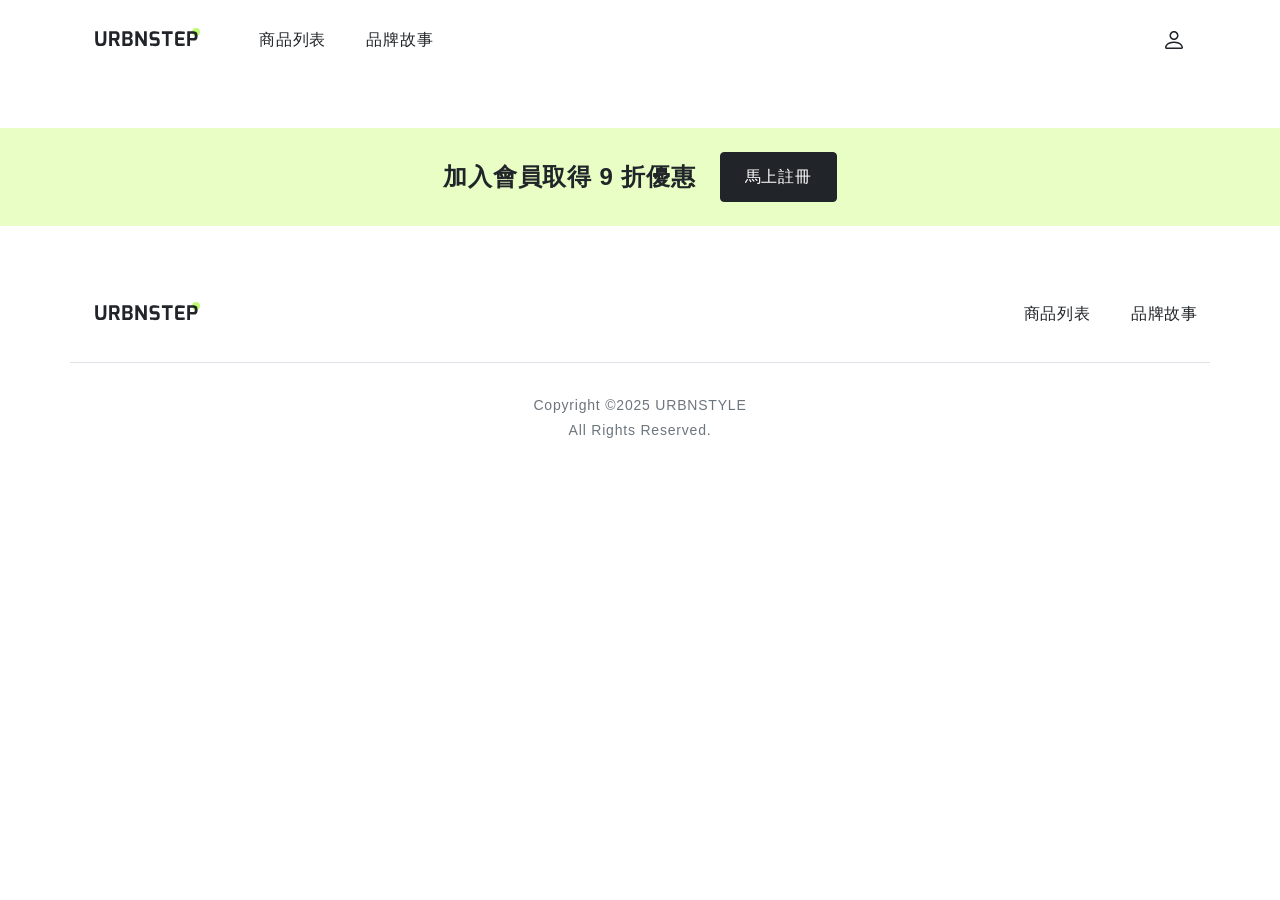
==== brand.html @ ae665799 "feat:新增 brand 分支、brand.html" ====
<!doctype html>
<html lang="en">
  <head>
    <meta charset="UTF-8" />
    <meta name="viewport" content="width=device-width, initial-scale=1.0" />
    <title>Document</title>
    <link rel="stylesheet" href="./css/style/all.css" />
  </head>
  <body>
    <!-- header -->
    <header>
      <!-- 電腦版 -->
      <nav class="container py-sm-4 py-3">
        <ul
          class="list-unstyled d-flex justify-content-between align-items-center"
        >
          <li>
            <ul class="list-unstyled d-flex align-items-center">
              <li class="me-8">
                <img src="./img/svg/logo/logo.svg" alt="品牌標誌" />
              </li>
              <li class="me-7 d-none d-sm-flex">
                <a class="py-3 fs-6 text-neutral-900 fw-medium" href="#"
                  >商品列表</a
                >
              </li>
              <li class="me-7 d-none d-sm-flex">
                <a class="py-3 fs-6 text-neutral-900 fw-medium" href="#"
                  >品牌故事</a
                >
              </li>
            </ul>
          </li>
          <li>
            <a class="p-3" href="#">
              <img src="./img/svg/icon/person.svg" alt="會員登入標誌" />
            </a>
          </li>
        </ul>
      </nav>
      <!-- 手機版 -->
      <nav class="d-sm-none">
        <ul class="list-unstyled d-flex text-center">
          <li class="flex-grow-1">
            <a class="py-3 btn-primary-200 active-1" href="">商品列表</a>
          </li>
          <li class="flex-grow-1">
            <a class="py-3 btn-primary-200" href="">品牌故事</a>
          </li>
        </ul>
      </nav>
    </header>
    <!-- main -->
    <main></main>
    <!-- footer -->
    <footer class="">
      <!-- 優惠 -->
      <section class="pt-sm-8 pt-5">
        <div
          class="py-5 bg-primary-200 d-flex gap-5 justify-content-center align-items-center"
        >
          <h2 class="fs-sm-4 fs-5 text-neutral-900 fw-bold lh-1p2">
            加入會員取得 9 折優惠
          </h2>
          <a class="btn btn-large btn-neutral-filled" href=""> 馬上註冊 </a>
        </div>
      </section>
      <section class="py-sm-10 py-6 px-3">
        <!-- 選單 -->
        <nav class="lisy-unstyled container pb-5 border-bottom">
          <ul
            class="list-unstyled d-flex justify-content-sm-between align-items-sm-center flex-sm-row flex-column"
          >
            <li class="me-8">
              <img src="./img/svg/logo/logo.svg" alt="品牌標誌" />
            </li>
            <li
              class="d-flex justify-content-sm-center align-items-sm-center flex-sm-row flex-column"
            >
              <a
                class="me-7 py-3 ps-sm-0 ps-3 fs-6 text-neutral-900 fw-medium"
                href="#"
                >商品列表</a
              >
              <a
                class="py-3 fs-6 ps-sm-0 ps-3 text-neutral-900 fw-medium"
                href="#"
                >品牌故事</a
              >
            </li>
          </ul>
        </nav>
        <!-- copyright -->
        <div class="pt-6 text-center">
          <div class="mb-1">
            <p class="fs-7 text-neutral-600 fw-normal">
              Copyright ©2025 URBNSTYLE
            </p>
          </div>
          <p class="fs-7 text-neutral-600 fw-normal">All Rights Reserved.</p>
        </div>
      </section>
    </footer>
  </body>
</html>
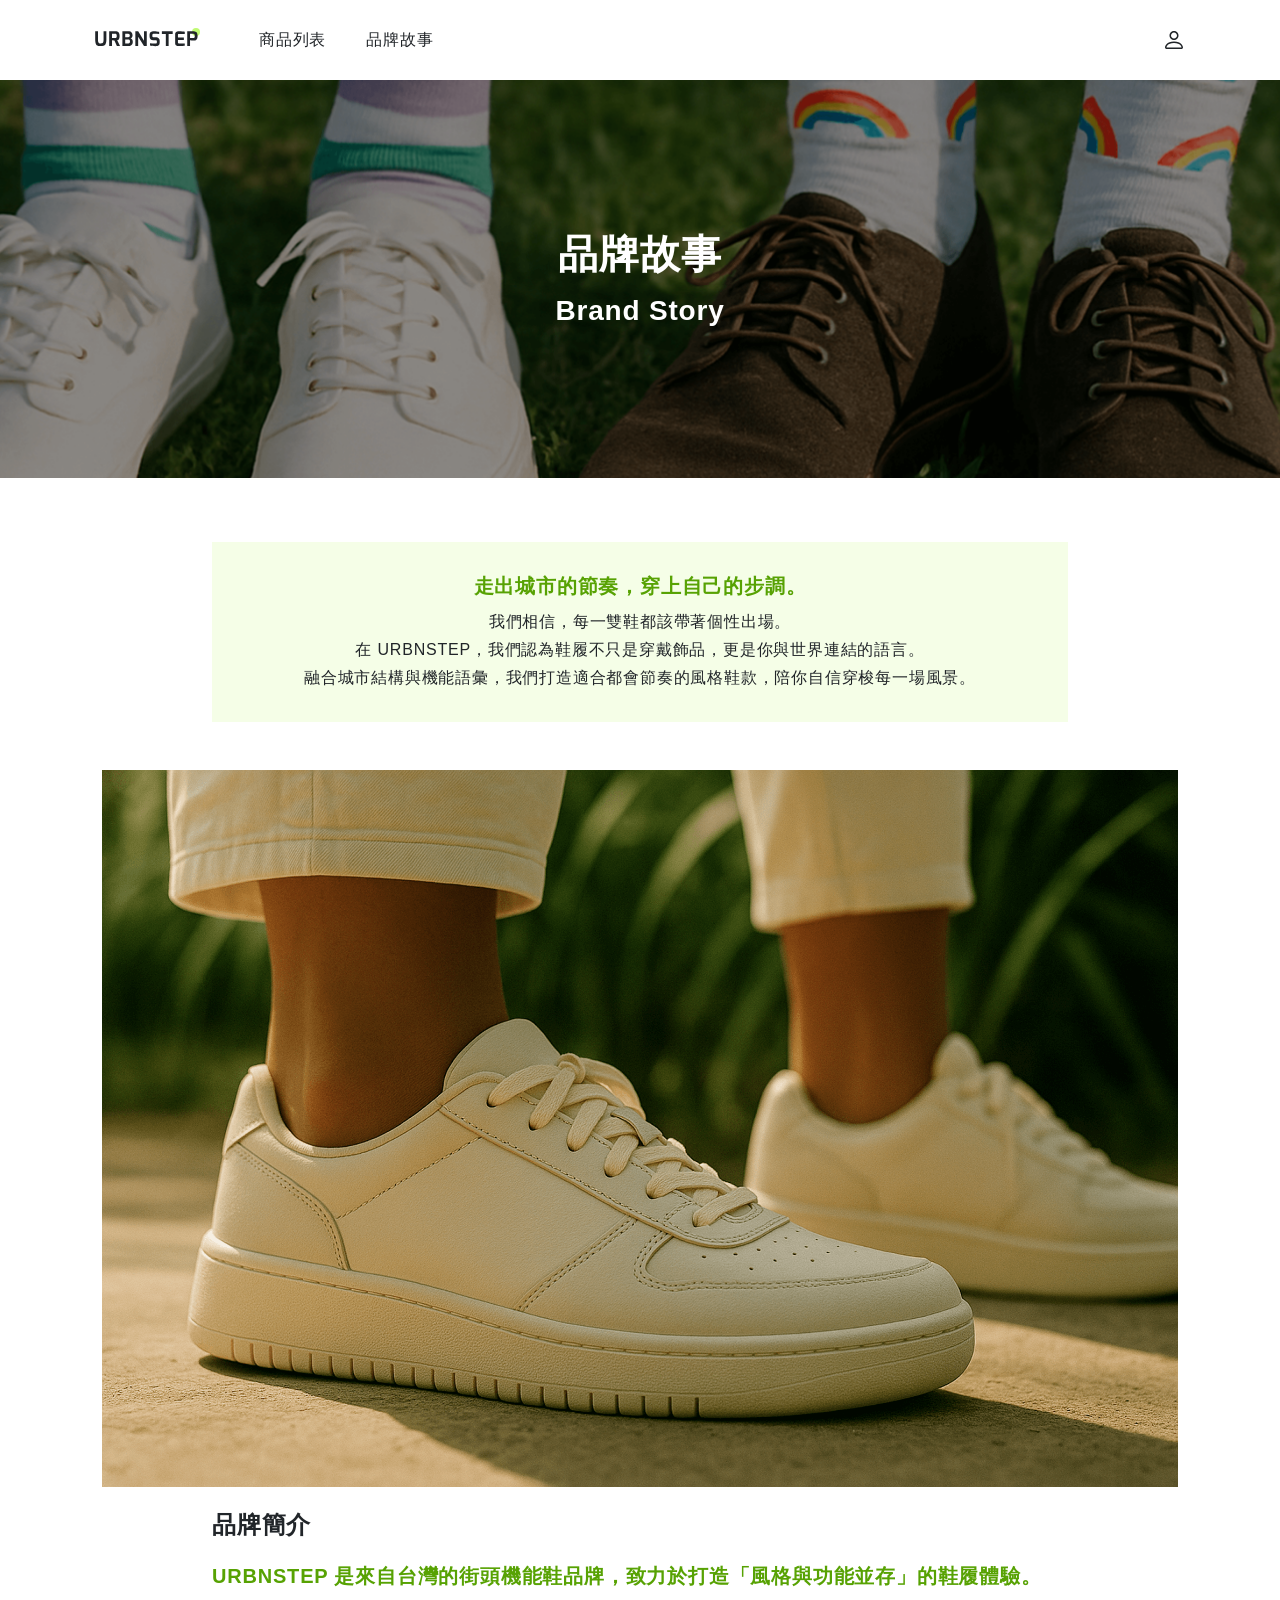
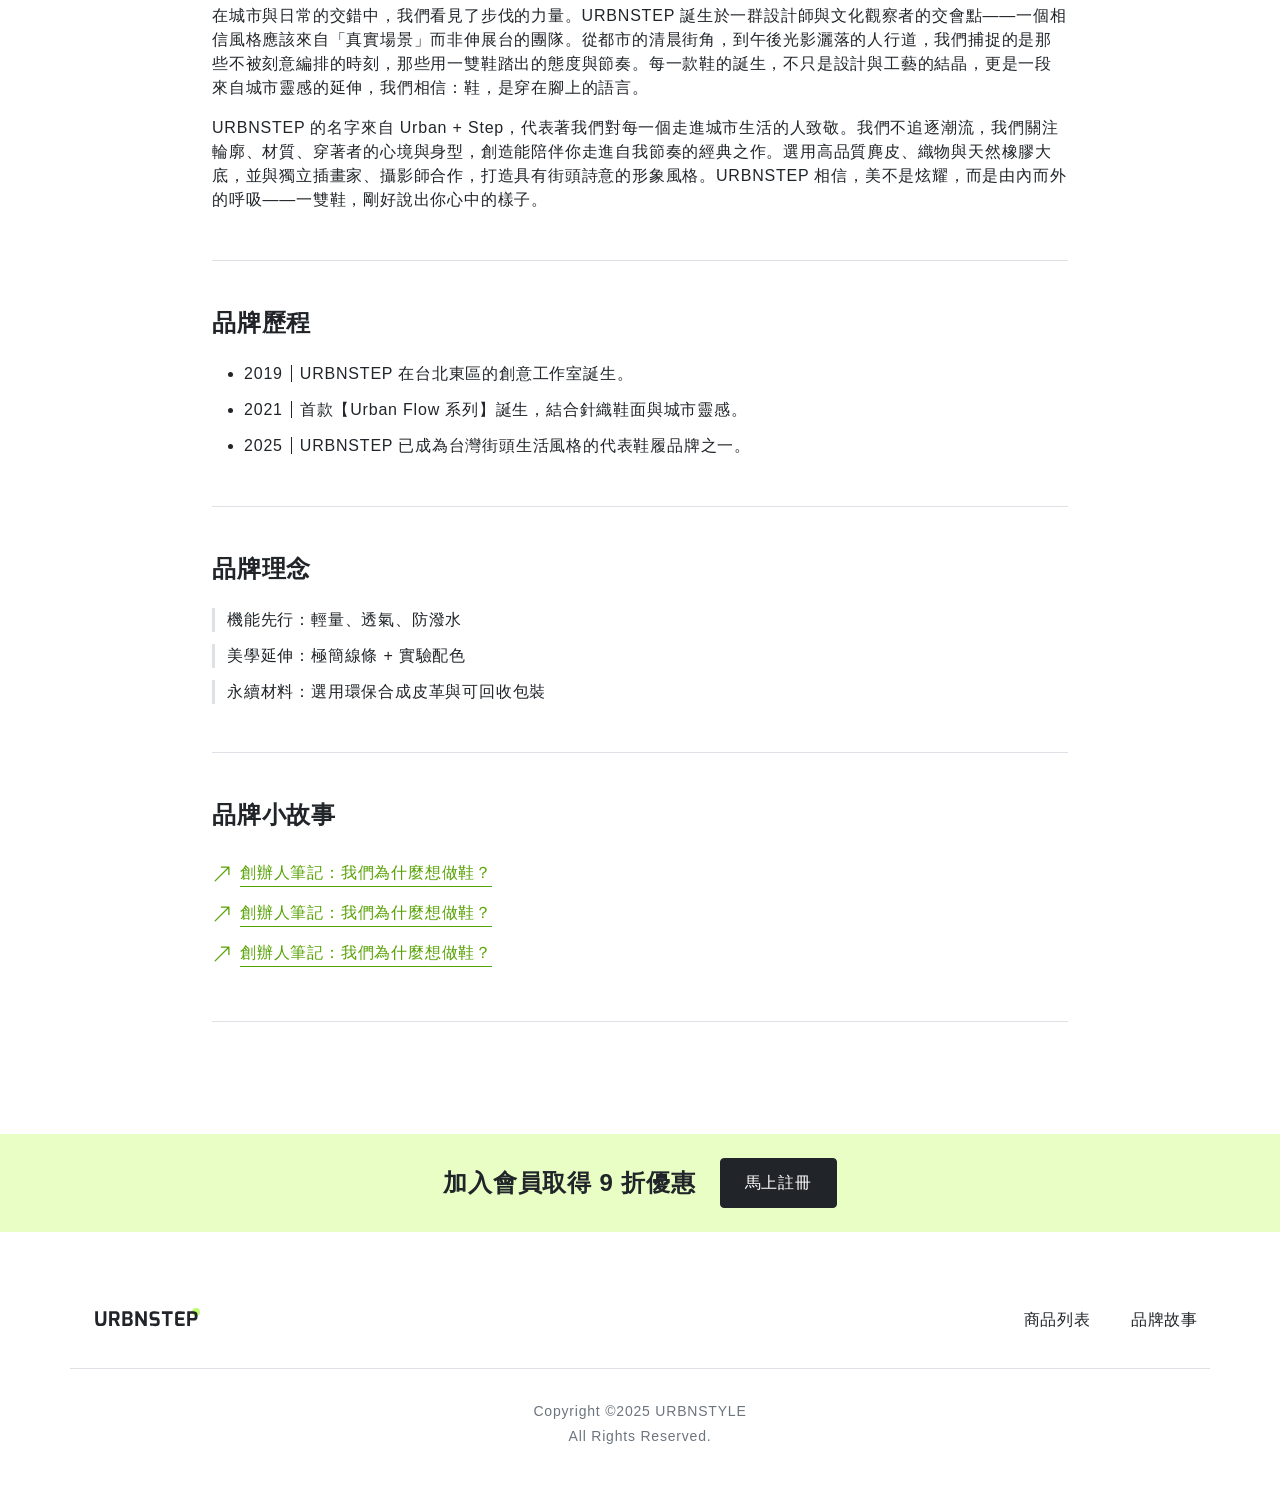
==== commit eb4a9344: "feat:新增 brand 的內容" ====
--- a/brand.html
+++ b/brand.html
@@ -49,9 +49,190 @@
           </li>
         </ul>
       </nav>
+      <!-- hero  -->
+      <section class="bg-brand py-20">
+        <h2
+          class="d-flex flex-column justify-content-center align-items-center gap-4"
+        >
+          <span class="fs-1 text-neutral-0 fw-bold lh-1p2">品牌故事</span>
+          <span class="fs-3 text-neutral-0 fw-bold lh-1p2">Brand Story</span>
+        </h2>
+      </section>
     </header>
     <!-- main -->
-    <main></main>
+    <main class="py-10">
+      <section
+        class="container bg-primary-100 py-6 mb-8 text-center max-width-11"
+      >
+        <div class="mb-3">
+          <h2 class="fs-5 text-primary-400 fw-bold lh-1p2">
+            走出城市的節奏，穿上自己的步調。
+          </h2>
+        </div>
+        <div class="d-flex flex-column gap-1">
+          <p class="fs-6 text-neutral-900 fw-normal">
+            我們相信，每一雙鞋都該帶著個性出場。
+          </p>
+          <p class="fs-6 text-neutral-900 fw-normal">
+            在 URBNSTEP，我們認為鞋履不只是穿戴飾品，更是你與世界連結的語言。
+          </p>
+          <p class="fs-6 text-neutral-900 fw-normal">
+            融合城市結構與機能語彙，我們打造適合都會節奏的風格鞋款，陪你自信穿梭每一場風景。
+          </p>
+        </div>
+      </section>
+      <!-- 圖片 -->
+      <section class="container max-width-12 mb-5 px-0">
+        <img src="./img/about.png" alt="商品" />
+      </section>
+      <!-- 介紹 -->
+      <section class="container px-0 max-width-11">
+        <ul class="list-unstyled d-flex flex-column gap-8">
+          <!-- 品牌簡介 -->
+          <li class="border-bottom pb-8">
+            <div class="mb-5">
+              <h2 class="fs-4 text-neutral-900 fw-bold lh-1p2">品牌簡介</h2>
+            </div>
+            <div class="d-flex flex-column gap-4">
+              <h3 class="fs-5 text-primary-400 fw-bold lh-1p2">
+                URBNSTEP
+                是來自台灣的街頭機能鞋品牌，致力於打造「風格與功能並存」的鞋履體驗。
+              </h3>
+              <p class="fs-6 text-neutral-900 fw-normal">
+                在城市與日常的交錯中，我們看見了步伐的力量。URBNSTEP
+                誕生於一群設計師與文化觀察者的交會點——一個相信風格應該來自「真實場景」而非伸展台的團隊。從都市的清晨街角，到午後光影灑落的人行道，我們捕捉的是那些不被刻意編排的時刻，那些用一雙鞋踏出的態度與節奏。每一款鞋的誕生，不只是設計與工藝的結晶，更是一段來自城市靈感的延伸，我們相信：鞋，是穿在腳上的語言。
+              </p>
+              <p class="fs-6 text-neutral-900 fw-normal">
+                URBNSTEP 的名字來自 Urban +
+                Step，代表著我們對每一個走進城市生活的人致敬。我們不追逐潮流，我們關注輪廓、材質、穿著者的心境與身型，創造能陪伴你走進自我節奏的經典之作。選用高品質麂皮、織物與天然橡膠大底，並與獨立插畫家、攝影師合作，打造具有街頭詩意的形象風格。URBNSTEP
+                相信，美不是炫耀，而是由內而外的呼吸——一雙鞋，剛好說出你心中的樣子。
+              </p>
+            </div>
+          </li>
+          <!-- 品牌歷程 -->
+          <li class="border-bottom pb-8">
+            <div class="mb-5">
+              <h2 class="fs-4 text-neutral-900 fw-bold lh-1p2">品牌歷程</h2>
+            </div>
+            <ul class="d-flex flex-column gap-3">
+              <li class="fs-6 text-neutral-900 fw-normal">
+                <span class="border-end border-neutral-900 pe-2">2019</span
+                ><span class="ps-2">URBNSTEP 在台北東區的創意工作室誕生。</span>
+              </li>
+              <li class="fs-6 text-neutral-900 fw-normal">
+                <span class="border-end border-neutral-900 pe-2">2021</span
+                ><span class="ps-2"
+                  >首款【Urban Flow 系列】誕生，結合針織鞋面與城市靈感。</span
+                >
+              </li>
+              <li class="fs-6 text-neutral-900 fw-normal">
+                <span class="border-end border-neutral-900 pe-2">2025</span
+                ><span class="ps-2"
+                  >URBNSTEP 已成為台灣街頭生活風格的代表鞋履品牌之一。</span
+                >
+              </li>
+            </ul>
+          </li>
+          <!-- 品牌理念 -->
+          <li class="border-bottom pb-8">
+            <div class="mb-5">
+              <h2 class="fs-4 text-neutral-900 fw-bold lh-1p2">品牌理念</h2>
+            </div>
+            <ul class="list-unstyled d-flex flex-column gap-3">
+              <li
+                class="fs-6 text-neutral-900 fw-normal ps-3 border-start border-3 border-neutral-300"
+              >
+                機能先行：輕量、透氣、防潑水
+              </li>
+              <li
+                class="fs-6 text-neutral-900 fw-normal ps-3 border-start border-3 border-neutral-300"
+              >
+                美學延伸：極簡線條 + 實驗配色
+              </li>
+              <li
+                class="fs-6 text-neutral-900 fw-normal ps-3 border-start border-3 border-neutral-300"
+              >
+                永續材料：選用環保合成皮革與可回收包裝
+              </li>
+            </ul>
+          </li>
+          <!-- 品牌小故事 -->
+          <li class="border-bottom pb-8">
+            <div class="mb-5">
+              <h2 class="fs-4 text-neutral-900 fw-bold lh-1p2">品牌小故事</h2>
+            </div>
+            <ul class="list-unstyled d-flex flex-column">
+              <li class="fs-6 text-neutral-900 fw-normal py-2">
+                <a
+                  class="story text-primary-400 text-decoration-underline"
+                  href="#"
+                >
+                  <span class="me-2"
+                    ><svg
+                      width="20"
+                      height="20"
+                      viewBox="0 0 20 20"
+                      fill="none"
+                      xmlns="http://www.w3.org/2000/svg"
+                    >
+                      <path
+                        fill-rule="evenodd"
+                        clip-rule="evenodd"
+                        d="M17.5008 3.125C17.5008 2.95924 17.4349 2.80027 17.3177 2.68306C17.2005 2.56585 17.0415 2.5 16.8758 2.5H9.37579C9.21003 2.5 9.05106 2.56585 8.93385 2.68306C8.81664 2.80027 8.75079 2.95924 8.75079 3.125C8.75079 3.29076 8.81664 3.44973 8.93385 3.56694C9.05106 3.68415 9.21003 3.75 9.37579 3.75H15.367L2.68329 16.4325C2.62518 16.4906 2.57908 16.5596 2.54764 16.6355C2.51619 16.7114 2.5 16.7928 2.5 16.875C2.5 16.9572 2.51619 17.0386 2.54764 17.1145C2.57908 17.1904 2.62518 17.2594 2.68329 17.3175C2.7414 17.3756 2.81039 17.4217 2.88631 17.4532C2.96223 17.4846 3.04361 17.5008 3.12579 17.5008C3.20797 17.5008 3.28934 17.4846 3.36527 17.4532C3.44119 17.4217 3.51018 17.3756 3.56829 17.3175L16.2508 4.63375V10.625C16.2508 10.7908 16.3166 10.9497 16.4338 11.0669C16.5511 11.1842 16.71 11.25 16.8758 11.25C17.0415 11.25 17.2005 11.1842 17.3177 11.0669C17.4349 10.9497 17.5008 10.7908 17.5008 10.625V3.125Z"
+                        fill="currentColor"
+                      /></svg></span
+                  ><span>創辦人筆記：我們為什麼想做鞋？</span>
+                </a>
+              </li>
+              <li class="fs-6 text-neutral-900 fw-normal py-2">
+                <a
+                  class="story text-primary-400 text-decoration-underline"
+                  href="#"
+                >
+                  <span class="me-2"
+                    ><svg
+                      width="20"
+                      height="20"
+                      viewBox="0 0 20 20"
+                      fill="none"
+                      xmlns="http://www.w3.org/2000/svg"
+                    >
+                      <path
+                        fill-rule="evenodd"
+                        clip-rule="evenodd"
+                        d="M17.5008 3.125C17.5008 2.95924 17.4349 2.80027 17.3177 2.68306C17.2005 2.56585 17.0415 2.5 16.8758 2.5H9.37579C9.21003 2.5 9.05106 2.56585 8.93385 2.68306C8.81664 2.80027 8.75079 2.95924 8.75079 3.125C8.75079 3.29076 8.81664 3.44973 8.93385 3.56694C9.05106 3.68415 9.21003 3.75 9.37579 3.75H15.367L2.68329 16.4325C2.62518 16.4906 2.57908 16.5596 2.54764 16.6355C2.51619 16.7114 2.5 16.7928 2.5 16.875C2.5 16.9572 2.51619 17.0386 2.54764 17.1145C2.57908 17.1904 2.62518 17.2594 2.68329 17.3175C2.7414 17.3756 2.81039 17.4217 2.88631 17.4532C2.96223 17.4846 3.04361 17.5008 3.12579 17.5008C3.20797 17.5008 3.28934 17.4846 3.36527 17.4532C3.44119 17.4217 3.51018 17.3756 3.56829 17.3175L16.2508 4.63375V10.625C16.2508 10.7908 16.3166 10.9497 16.4338 11.0669C16.5511 11.1842 16.71 11.25 16.8758 11.25C17.0415 11.25 17.2005 11.1842 17.3177 11.0669C17.4349 10.9497 17.5008 10.7908 17.5008 10.625V3.125Z"
+                        fill="currentColor"
+                      /></svg></span
+                  ><span>創辦人筆記：我們為什麼想做鞋？</span>
+                </a>
+              </li>
+              <li class="fs-6 text-neutral-900 fw-normal py-2">
+                <a
+                  class="story text-primary-400 text-decoration-underline"
+                  href="#"
+                >
+                  <span class="me-2"
+                    ><svg
+                      width="20"
+                      height="20"
+                      viewBox="0 0 20 20"
+                      fill="none"
+                      xmlns="http://www.w3.org/2000/svg"
+                    >
+                      <path
+                        fill-rule="evenodd"
+                        clip-rule="evenodd"
+                        d="M17.5008 3.125C17.5008 2.95924 17.4349 2.80027 17.3177 2.68306C17.2005 2.56585 17.0415 2.5 16.8758 2.5H9.37579C9.21003 2.5 9.05106 2.56585 8.93385 2.68306C8.81664 2.80027 8.75079 2.95924 8.75079 3.125C8.75079 3.29076 8.81664 3.44973 8.93385 3.56694C9.05106 3.68415 9.21003 3.75 9.37579 3.75H15.367L2.68329 16.4325C2.62518 16.4906 2.57908 16.5596 2.54764 16.6355C2.51619 16.7114 2.5 16.7928 2.5 16.875C2.5 16.9572 2.51619 17.0386 2.54764 17.1145C2.57908 17.1904 2.62518 17.2594 2.68329 17.3175C2.7414 17.3756 2.81039 17.4217 2.88631 17.4532C2.96223 17.4846 3.04361 17.5008 3.12579 17.5008C3.20797 17.5008 3.28934 17.4846 3.36527 17.4532C3.44119 17.4217 3.51018 17.3756 3.56829 17.3175L16.2508 4.63375V10.625C16.2508 10.7908 16.3166 10.9497 16.4338 11.0669C16.5511 11.1842 16.71 11.25 16.8758 11.25C17.0415 11.25 17.2005 11.1842 17.3177 11.0669C17.4349 10.9497 17.5008 10.7908 17.5008 10.625V3.125Z"
+                        fill="currentColor"
+                      /></svg></span
+                  ><span>創辦人筆記：我們為什麼想做鞋？</span>
+                </a>
+              </li>
+            </ul>
+          </li>
+        </ul>
+      </section>
+    </main>
     <!-- footer -->
     <footer class="">
       <!-- 優惠 -->
--- a/css/style/all.css
+++ b/css/style/all.css
@@ -83,6 +83,7 @@
 /* 6px */
 /* 62px */
 /* 120px */
+/* 150px */
 /* 
   =============
   !!!!!圓角!!!!!
@@ -1337,6 +1338,16 @@
   --bs-gutter-y: 7.5rem;
 }
 
+.g-20,
+.gx-20 {
+  --bs-gutter-x: 9.375rem;
+}
+
+.g-20,
+.gy-20 {
+  --bs-gutter-y: 9.375rem;
+}
+
 @media (min-width: 576px) {
   .col-sm {
     -webkit-box-flex: 1;
@@ -1659,6 +1670,14 @@
   .gy-sm-19 {
     --bs-gutter-y: 7.5rem;
   }
+  .g-sm-20,
+  .gx-sm-20 {
+    --bs-gutter-x: 9.375rem;
+  }
+  .g-sm-20,
+  .gy-sm-20 {
+    --bs-gutter-y: 9.375rem;
+  }
 }
 @media (min-width: 768px) {
   .col-md {
@@ -1982,6 +2001,14 @@
   .gy-md-19 {
     --bs-gutter-y: 7.5rem;
   }
+  .g-md-20,
+  .gx-md-20 {
+    --bs-gutter-x: 9.375rem;
+  }
+  .g-md-20,
+  .gy-md-20 {
+    --bs-gutter-y: 9.375rem;
+  }
 }
 @media (min-width: 992px) {
   .col-lg {
@@ -2305,6 +2332,14 @@
   .gy-lg-19 {
     --bs-gutter-y: 7.5rem;
   }
+  .g-lg-20,
+  .gx-lg-20 {
+    --bs-gutter-x: 9.375rem;
+  }
+  .g-lg-20,
+  .gy-lg-20 {
+    --bs-gutter-y: 9.375rem;
+  }
 }
 @media (min-width: 1200px) {
   .col-xl {
@@ -2628,6 +2663,14 @@
   .gy-xl-19 {
     --bs-gutter-y: 7.5rem;
   }
+  .g-xl-20,
+  .gx-xl-20 {
+    --bs-gutter-x: 9.375rem;
+  }
+  .g-xl-20,
+  .gy-xl-20 {
+    --bs-gutter-y: 9.375rem;
+  }
 }
 @media (min-width: 1400px) {
   .col-xxl {
@@ -2950,6 +2993,14 @@
   .g-xxl-19,
   .gy-xxl-19 {
     --bs-gutter-y: 7.5rem;
+  }
+  .g-xxl-20,
+  .gx-xxl-20 {
+    --bs-gutter-x: 9.375rem;
+  }
+  .g-xxl-20,
+  .gy-xxl-20 {
+    --bs-gutter-y: 9.375rem;
   }
 }
 .table {
@@ -8894,6 +8945,25 @@
   background: #c0fa73;
 }
 
+.bg-brand {
+  background: url(../../img/hero.png);
+  background-size: cover;
+  background-position: center;
+  background-repeat: no-repeat;
+}
+
+ul {
+  list-style-type: disc;
+}
+
+.story {
+  text-underline-offset: 0.5rem;
+}
+.story:hover {
+  color: #477a11 !important;
+  border-color: #477a11 !important;
+}
+
 .align-baseline {
   vertical-align: baseline !important;
 }
@@ -9756,6 +9826,10 @@
   margin: 7.5rem !important;
 }
 
+.m-20 {
+  margin: 9.375rem !important;
+}
+
 .m-auto {
   margin: auto !important;
 }
@@ -9860,6 +9934,11 @@
   margin-left: 7.5rem !important;
 }
 
+.mx-20 {
+  margin-right: 9.375rem !important;
+  margin-left: 9.375rem !important;
+}
+
 .mx-auto {
   margin-right: auto !important;
   margin-left: auto !important;
@@ -9965,6 +10044,11 @@
   margin-bottom: 7.5rem !important;
 }
 
+.my-20 {
+  margin-top: 9.375rem !important;
+  margin-bottom: 9.375rem !important;
+}
+
 .my-auto {
   margin-top: auto !important;
   margin-bottom: auto !important;
@@ -10050,6 +10134,10 @@
   margin-top: 7.5rem !important;
 }
 
+.mt-20 {
+  margin-top: 9.375rem !important;
+}
+
 .mt-auto {
   margin-top: auto !important;
 }
@@ -10134,6 +10222,10 @@
   margin-right: 7.5rem !important;
 }
 
+.me-20 {
+  margin-right: 9.375rem !important;
+}
+
 .me-auto {
   margin-right: auto !important;
 }
@@ -10218,6 +10310,10 @@
   margin-bottom: 7.5rem !important;
 }
 
+.mb-20 {
+  margin-bottom: 9.375rem !important;
+}
+
 .mb-auto {
   margin-bottom: auto !important;
 }
@@ -10302,6 +10398,10 @@
   margin-left: 7.5rem !important;
 }
 
+.ms-20 {
+  margin-left: 9.375rem !important;
+}
+
 .ms-auto {
   margin-left: auto !important;
 }
@@ -10380,6 +10480,10 @@
 
 .m-n19 {
   margin: -7.5rem !important;
+}
+
+.m-n20 {
+  margin: -9.375rem !important;
 }
 
 .mx-n1 {
@@ -10477,6 +10581,11 @@
   margin-left: -7.5rem !important;
 }
 
+.mx-n20 {
+  margin-right: -9.375rem !important;
+  margin-left: -9.375rem !important;
+}
+
 .my-n1 {
   margin-top: -0.25rem !important;
   margin-bottom: -0.25rem !important;
@@ -10572,6 +10681,11 @@
   margin-bottom: -7.5rem !important;
 }
 
+.my-n20 {
+  margin-top: -9.375rem !important;
+  margin-bottom: -9.375rem !important;
+}
+
 .mt-n1 {
   margin-top: -0.25rem !important;
 }
@@ -10648,6 +10762,10 @@
   margin-top: -7.5rem !important;
 }
 
+.mt-n20 {
+  margin-top: -9.375rem !important;
+}
+
 .me-n1 {
   margin-right: -0.25rem !important;
 }
@@ -10724,6 +10842,10 @@
   margin-right: -7.5rem !important;
 }
 
+.me-n20 {
+  margin-right: -9.375rem !important;
+}
+
 .mb-n1 {
   margin-bottom: -0.25rem !important;
 }
@@ -10800,6 +10922,10 @@
   margin-bottom: -7.5rem !important;
 }
 
+.mb-n20 {
+  margin-bottom: -9.375rem !important;
+}
+
 .ms-n1 {
   margin-left: -0.25rem !important;
 }
@@ -10876,6 +11002,10 @@
   margin-left: -7.5rem !important;
 }
 
+.ms-n20 {
+  margin-left: -9.375rem !important;
+}
+
 .p-0 {
   padding: 0 !important;
 }
@@ -10954,6 +11084,10 @@
 
 .p-19 {
   padding: 7.5rem !important;
+}
+
+.p-20 {
+  padding: 9.375rem !important;
 }
 
 .px-0 {
@@ -11056,6 +11190,11 @@
   padding-left: 7.5rem !important;
 }
 
+.px-20 {
+  padding-right: 9.375rem !important;
+  padding-left: 9.375rem !important;
+}
+
 .py-0 {
   padding-top: 0 !important;
   padding-bottom: 0 !important;
@@ -11156,6 +11295,11 @@
   padding-bottom: 7.5rem !important;
 }
 
+.py-20 {
+  padding-top: 9.375rem !important;
+  padding-bottom: 9.375rem !important;
+}
+
 .pt-0 {
   padding-top: 0 !important;
 }
@@ -11236,6 +11380,10 @@
   padding-top: 7.5rem !important;
 }
 
+.pt-20 {
+  padding-top: 9.375rem !important;
+}
+
 .pe-0 {
   padding-right: 0 !important;
 }
@@ -11316,6 +11464,10 @@
   padding-right: 7.5rem !important;
 }
 
+.pe-20 {
+  padding-right: 9.375rem !important;
+}
+
 .pb-0 {
   padding-bottom: 0 !important;
 }
@@ -11396,6 +11548,10 @@
   padding-bottom: 7.5rem !important;
 }
 
+.pb-20 {
+  padding-bottom: 9.375rem !important;
+}
+
 .ps-0 {
   padding-left: 0 !important;
 }
@@ -11476,6 +11632,10 @@
   padding-left: 7.5rem !important;
 }
 
+.ps-20 {
+  padding-left: 9.375rem !important;
+}
+
 .gap-0 {
   gap: 0 !important;
 }
@@ -11556,6 +11716,10 @@
   gap: 7.5rem !important;
 }
 
+.gap-20 {
+  gap: 9.375rem !important;
+}
+
 .row-gap-0 {
   row-gap: 0 !important;
 }
@@ -11634,6 +11798,10 @@
 
 .row-gap-19 {
   row-gap: 7.5rem !important;
+}
+
+.row-gap-20 {
+  row-gap: 9.375rem !important;
 }
 
 .column-gap-0 {
@@ -11754,6 +11922,12 @@
   -webkit-column-gap: 7.5rem !important;
      -moz-column-gap: 7.5rem !important;
           column-gap: 7.5rem !important;
+}
+
+.column-gap-20 {
+  -webkit-column-gap: 9.375rem !important;
+     -moz-column-gap: 9.375rem !important;
+          column-gap: 9.375rem !important;
 }
 
 .font-monospace {
@@ -12712,6 +12886,66 @@
   background-color: #212529 !important;
 }
 
+.border-neutral-0 {
+  border-color: #ffffff !important;
+}
+
+.border-neutral-100 {
+  border-color: #f8f9fa !important;
+}
+
+.border-neutral-200 {
+  border-color: #e9ecef !important;
+}
+
+.border-neutral-300 {
+  border-color: #dee2e6 !important;
+}
+
+.border-neutral-400 {
+  border-color: #ced4da !important;
+}
+
+.border-neutral-500 {
+  border-color: #adb5bd !important;
+}
+
+.border-neutral-600 {
+  border-color: #6c757d !important;
+}
+
+.border-neutral-700 {
+  border-color: #495057 !important;
+}
+
+.border-neutral-800 {
+  border-color: #343a40 !important;
+}
+
+.border-neutral-900 {
+  border-color: #212529 !important;
+}
+
+.border-primary-100 {
+  border-color: #f5fee7 !important;
+}
+
+.border-primary-200 {
+  border-color: #e8fec5 !important;
+}
+
+.border-primary-300 {
+  border-color: #c0fa73 !important;
+}
+
+.border-primary-400 {
+  border-color: #57a203 !important;
+}
+
+.border-primary-500 {
+  border-color: #477a11 !important;
+}
+
 .max-width-1 {
   max-width: 18.75rem !important;
 }
@@ -12750,6 +12984,14 @@
 
 .max-width-10 {
   max-width: 32.875rem !important;
+}
+
+.max-width-11 {
+  max-width: 53.5rem !important;
+}
+
+.max-width-12 {
+  max-width: 67.25rem !important;
 }
 
 .radius-1 {
@@ -13088,6 +13330,9 @@
   .m-sm-19 {
     margin: 7.5rem !important;
   }
+  .m-sm-20 {
+    margin: 9.375rem !important;
+  }
   .m-sm-auto {
     margin: auto !important;
   }
@@ -13171,6 +13416,10 @@
     margin-right: 7.5rem !important;
     margin-left: 7.5rem !important;
   }
+  .mx-sm-20 {
+    margin-right: 9.375rem !important;
+    margin-left: 9.375rem !important;
+  }
   .mx-sm-auto {
     margin-right: auto !important;
     margin-left: auto !important;
@@ -13255,6 +13504,10 @@
     margin-top: 7.5rem !important;
     margin-bottom: 7.5rem !important;
   }
+  .my-sm-20 {
+    margin-top: 9.375rem !important;
+    margin-bottom: 9.375rem !important;
+  }
   .my-sm-auto {
     margin-top: auto !important;
     margin-bottom: auto !important;
@@ -13319,6 +13572,9 @@
   .mt-sm-19 {
     margin-top: 7.5rem !important;
   }
+  .mt-sm-20 {
+    margin-top: 9.375rem !important;
+  }
   .mt-sm-auto {
     margin-top: auto !important;
   }
@@ -13382,6 +13638,9 @@
   .me-sm-19 {
     margin-right: 7.5rem !important;
   }
+  .me-sm-20 {
+    margin-right: 9.375rem !important;
+  }
   .me-sm-auto {
     margin-right: auto !important;
   }
@@ -13445,6 +13704,9 @@
   .mb-sm-19 {
     margin-bottom: 7.5rem !important;
   }
+  .mb-sm-20 {
+    margin-bottom: 9.375rem !important;
+  }
   .mb-sm-auto {
     margin-bottom: auto !important;
   }
@@ -13508,6 +13770,9 @@
   .ms-sm-19 {
     margin-left: 7.5rem !important;
   }
+  .ms-sm-20 {
+    margin-left: 9.375rem !important;
+  }
   .ms-sm-auto {
     margin-left: auto !important;
   }
@@ -13567,6 +13832,9 @@
   }
   .m-sm-n19 {
     margin: -7.5rem !important;
+  }
+  .m-sm-n20 {
+    margin: -9.375rem !important;
   }
   .mx-sm-n1 {
     margin-right: -0.25rem !important;
@@ -13644,6 +13912,10 @@
     margin-right: -7.5rem !important;
     margin-left: -7.5rem !important;
   }
+  .mx-sm-n20 {
+    margin-right: -9.375rem !important;
+    margin-left: -9.375rem !important;
+  }
   .my-sm-n1 {
     margin-top: -0.25rem !important;
     margin-bottom: -0.25rem !important;
@@ -13720,6 +13992,10 @@
     margin-top: -7.5rem !important;
     margin-bottom: -7.5rem !important;
   }
+  .my-sm-n20 {
+    margin-top: -9.375rem !important;
+    margin-bottom: -9.375rem !important;
+  }
   .mt-sm-n1 {
     margin-top: -0.25rem !important;
   }
@@ -13777,6 +14053,9 @@
   .mt-sm-n19 {
     margin-top: -7.5rem !important;
   }
+  .mt-sm-n20 {
+    margin-top: -9.375rem !important;
+  }
   .me-sm-n1 {
     margin-right: -0.25rem !important;
   }
@@ -13834,6 +14113,9 @@
   .me-sm-n19 {
     margin-right: -7.5rem !important;
   }
+  .me-sm-n20 {
+    margin-right: -9.375rem !important;
+  }
   .mb-sm-n1 {
     margin-bottom: -0.25rem !important;
   }
@@ -13891,6 +14173,9 @@
   .mb-sm-n19 {
     margin-bottom: -7.5rem !important;
   }
+  .mb-sm-n20 {
+    margin-bottom: -9.375rem !important;
+  }
   .ms-sm-n1 {
     margin-left: -0.25rem !important;
   }
@@ -13948,6 +14233,9 @@
   .ms-sm-n19 {
     margin-left: -7.5rem !important;
   }
+  .ms-sm-n20 {
+    margin-left: -9.375rem !important;
+  }
   .p-sm-0 {
     padding: 0 !important;
   }
@@ -14007,6 +14295,9 @@
   }
   .p-sm-19 {
     padding: 7.5rem !important;
+  }
+  .p-sm-20 {
+    padding: 9.375rem !important;
   }
   .px-sm-0 {
     padding-right: 0 !important;
@@ -14088,6 +14379,10 @@
     padding-right: 7.5rem !important;
     padding-left: 7.5rem !important;
   }
+  .px-sm-20 {
+    padding-right: 9.375rem !important;
+    padding-left: 9.375rem !important;
+  }
   .py-sm-0 {
     padding-top: 0 !important;
     padding-bottom: 0 !important;
@@ -14168,6 +14463,10 @@
     padding-top: 7.5rem !important;
     padding-bottom: 7.5rem !important;
   }
+  .py-sm-20 {
+    padding-top: 9.375rem !important;
+    padding-bottom: 9.375rem !important;
+  }
   .pt-sm-0 {
     padding-top: 0 !important;
   }
@@ -14228,6 +14527,9 @@
   .pt-sm-19 {
     padding-top: 7.5rem !important;
   }
+  .pt-sm-20 {
+    padding-top: 9.375rem !important;
+  }
   .pe-sm-0 {
     padding-right: 0 !important;
   }
@@ -14288,6 +14590,9 @@
   .pe-sm-19 {
     padding-right: 7.5rem !important;
   }
+  .pe-sm-20 {
+    padding-right: 9.375rem !important;
+  }
   .pb-sm-0 {
     padding-bottom: 0 !important;
   }
@@ -14348,6 +14653,9 @@
   .pb-sm-19 {
     padding-bottom: 7.5rem !important;
   }
+  .pb-sm-20 {
+    padding-bottom: 9.375rem !important;
+  }
   .ps-sm-0 {
     padding-left: 0 !important;
   }
@@ -14408,6 +14716,9 @@
   .ps-sm-19 {
     padding-left: 7.5rem !important;
   }
+  .ps-sm-20 {
+    padding-left: 9.375rem !important;
+  }
   .gap-sm-0 {
     gap: 0 !important;
   }
@@ -14468,6 +14779,9 @@
   .gap-sm-19 {
     gap: 7.5rem !important;
   }
+  .gap-sm-20 {
+    gap: 9.375rem !important;
+  }
   .row-gap-sm-0 {
     row-gap: 0 !important;
   }
@@ -14527,6 +14841,9 @@
   }
   .row-gap-sm-19 {
     row-gap: 7.5rem !important;
+  }
+  .row-gap-sm-20 {
+    row-gap: 9.375rem !important;
   }
   .column-gap-sm-0 {
     -webkit-column-gap: 0 !important;
@@ -14628,6 +14945,11 @@
        -moz-column-gap: 7.5rem !important;
             column-gap: 7.5rem !important;
   }
+  .column-gap-sm-20 {
+    -webkit-column-gap: 9.375rem !important;
+       -moz-column-gap: 9.375rem !important;
+            column-gap: 9.375rem !important;
+  }
   .fs-sm-1 {
     font-size: 2.5rem !important;
   }
@@ -14720,6 +15042,12 @@
   }
   .max-width-sm-10 {
     max-width: 32.875rem !important;
+  }
+  .max-width-sm-11 {
+    max-width: 53.5rem !important;
+  }
+  .max-width-sm-12 {
+    max-width: 67.25rem !important;
   }
 }
 @media (min-width: 768px) {
@@ -15050,6 +15378,9 @@
   .m-md-19 {
     margin: 7.5rem !important;
   }
+  .m-md-20 {
+    margin: 9.375rem !important;
+  }
   .m-md-auto {
     margin: auto !important;
   }
@@ -15133,6 +15464,10 @@
     margin-right: 7.5rem !important;
     margin-left: 7.5rem !important;
   }
+  .mx-md-20 {
+    margin-right: 9.375rem !important;
+    margin-left: 9.375rem !important;
+  }
   .mx-md-auto {
     margin-right: auto !important;
     margin-left: auto !important;
@@ -15217,6 +15552,10 @@
     margin-top: 7.5rem !important;
     margin-bottom: 7.5rem !important;
   }
+  .my-md-20 {
+    margin-top: 9.375rem !important;
+    margin-bottom: 9.375rem !important;
+  }
   .my-md-auto {
     margin-top: auto !important;
     margin-bottom: auto !important;
@@ -15281,6 +15620,9 @@
   .mt-md-19 {
     margin-top: 7.5rem !important;
   }
+  .mt-md-20 {
+    margin-top: 9.375rem !important;
+  }
   .mt-md-auto {
     margin-top: auto !important;
   }
@@ -15344,6 +15686,9 @@
   .me-md-19 {
     margin-right: 7.5rem !important;
   }
+  .me-md-20 {
+    margin-right: 9.375rem !important;
+  }
   .me-md-auto {
     margin-right: auto !important;
   }
@@ -15407,6 +15752,9 @@
   .mb-md-19 {
     margin-bottom: 7.5rem !important;
   }
+  .mb-md-20 {
+    margin-bottom: 9.375rem !important;
+  }
   .mb-md-auto {
     margin-bottom: auto !important;
   }
@@ -15470,6 +15818,9 @@
   .ms-md-19 {
     margin-left: 7.5rem !important;
   }
+  .ms-md-20 {
+    margin-left: 9.375rem !important;
+  }
   .ms-md-auto {
     margin-left: auto !important;
   }
@@ -15529,6 +15880,9 @@
   }
   .m-md-n19 {
     margin: -7.5rem !important;
+  }
+  .m-md-n20 {
+    margin: -9.375rem !important;
   }
   .mx-md-n1 {
     margin-right: -0.25rem !important;
@@ -15606,6 +15960,10 @@
     margin-right: -7.5rem !important;
     margin-left: -7.5rem !important;
   }
+  .mx-md-n20 {
+    margin-right: -9.375rem !important;
+    margin-left: -9.375rem !important;
+  }
   .my-md-n1 {
     margin-top: -0.25rem !important;
     margin-bottom: -0.25rem !important;
@@ -15682,6 +16040,10 @@
     margin-top: -7.5rem !important;
     margin-bottom: -7.5rem !important;
   }
+  .my-md-n20 {
+    margin-top: -9.375rem !important;
+    margin-bottom: -9.375rem !important;
+  }
   .mt-md-n1 {
     margin-top: -0.25rem !important;
   }
@@ -15739,6 +16101,9 @@
   .mt-md-n19 {
     margin-top: -7.5rem !important;
   }
+  .mt-md-n20 {
+    margin-top: -9.375rem !important;
+  }
   .me-md-n1 {
     margin-right: -0.25rem !important;
   }
@@ -15796,6 +16161,9 @@
   .me-md-n19 {
     margin-right: -7.5rem !important;
   }
+  .me-md-n20 {
+    margin-right: -9.375rem !important;
+  }
   .mb-md-n1 {
     margin-bottom: -0.25rem !important;
   }
@@ -15853,6 +16221,9 @@
   .mb-md-n19 {
     margin-bottom: -7.5rem !important;
   }
+  .mb-md-n20 {
+    margin-bottom: -9.375rem !important;
+  }
   .ms-md-n1 {
     margin-left: -0.25rem !important;
   }
@@ -15910,6 +16281,9 @@
   .ms-md-n19 {
     margin-left: -7.5rem !important;
   }
+  .ms-md-n20 {
+    margin-left: -9.375rem !important;
+  }
   .p-md-0 {
     padding: 0 !important;
   }
@@ -15969,6 +16343,9 @@
   }
   .p-md-19 {
     padding: 7.5rem !important;
+  }
+  .p-md-20 {
+    padding: 9.375rem !important;
   }
   .px-md-0 {
     padding-right: 0 !important;
@@ -16050,6 +16427,10 @@
     padding-right: 7.5rem !important;
     padding-left: 7.5rem !important;
   }
+  .px-md-20 {
+    padding-right: 9.375rem !important;
+    padding-left: 9.375rem !important;
+  }
   .py-md-0 {
     padding-top: 0 !important;
     padding-bottom: 0 !important;
@@ -16130,6 +16511,10 @@
     padding-top: 7.5rem !important;
     padding-bottom: 7.5rem !important;
   }
+  .py-md-20 {
+    padding-top: 9.375rem !important;
+    padding-bottom: 9.375rem !important;
+  }
   .pt-md-0 {
     padding-top: 0 !important;
   }
@@ -16190,6 +16575,9 @@
   .pt-md-19 {
     padding-top: 7.5rem !important;
   }
+  .pt-md-20 {
+    padding-top: 9.375rem !important;
+  }
   .pe-md-0 {
     padding-right: 0 !important;
   }
@@ -16250,6 +16638,9 @@
   .pe-md-19 {
     padding-right: 7.5rem !important;
   }
+  .pe-md-20 {
+    padding-right: 9.375rem !important;
+  }
   .pb-md-0 {
     padding-bottom: 0 !important;
   }
@@ -16310,6 +16701,9 @@
   .pb-md-19 {
     padding-bottom: 7.5rem !important;
   }
+  .pb-md-20 {
+    padding-bottom: 9.375rem !important;
+  }
   .ps-md-0 {
     padding-left: 0 !important;
   }
@@ -16370,6 +16764,9 @@
   .ps-md-19 {
     padding-left: 7.5rem !important;
   }
+  .ps-md-20 {
+    padding-left: 9.375rem !important;
+  }
   .gap-md-0 {
     gap: 0 !important;
   }
@@ -16430,6 +16827,9 @@
   .gap-md-19 {
     gap: 7.5rem !important;
   }
+  .gap-md-20 {
+    gap: 9.375rem !important;
+  }
   .row-gap-md-0 {
     row-gap: 0 !important;
   }
@@ -16489,6 +16889,9 @@
   }
   .row-gap-md-19 {
     row-gap: 7.5rem !important;
+  }
+  .row-gap-md-20 {
+    row-gap: 9.375rem !important;
   }
   .column-gap-md-0 {
     -webkit-column-gap: 0 !important;
@@ -16590,6 +16993,11 @@
        -moz-column-gap: 7.5rem !important;
             column-gap: 7.5rem !important;
   }
+  .column-gap-md-20 {
+    -webkit-column-gap: 9.375rem !important;
+       -moz-column-gap: 9.375rem !important;
+            column-gap: 9.375rem !important;
+  }
   .fs-md-1 {
     font-size: 2.5rem !important;
   }
@@ -16682,6 +17090,12 @@
   }
   .max-width-md-10 {
     max-width: 32.875rem !important;
+  }
+  .max-width-md-11 {
+    max-width: 53.5rem !important;
+  }
+  .max-width-md-12 {
+    max-width: 67.25rem !important;
   }
 }
 @media (min-width: 992px) {
@@ -17012,6 +17426,9 @@
   .m-lg-19 {
     margin: 7.5rem !important;
   }
+  .m-lg-20 {
+    margin: 9.375rem !important;
+  }
   .m-lg-auto {
     margin: auto !important;
   }
@@ -17095,6 +17512,10 @@
     margin-right: 7.5rem !important;
     margin-left: 7.5rem !important;
   }
+  .mx-lg-20 {
+    margin-right: 9.375rem !important;
+    margin-left: 9.375rem !important;
+  }
   .mx-lg-auto {
     margin-right: auto !important;
     margin-left: auto !important;
@@ -17179,6 +17600,10 @@
     margin-top: 7.5rem !important;
     margin-bottom: 7.5rem !important;
   }
+  .my-lg-20 {
+    margin-top: 9.375rem !important;
+    margin-bottom: 9.375rem !important;
+  }
   .my-lg-auto {
     margin-top: auto !important;
     margin-bottom: auto !important;
@@ -17243,6 +17668,9 @@
   .mt-lg-19 {
     margin-top: 7.5rem !important;
   }
+  .mt-lg-20 {
+    margin-top: 9.375rem !important;
+  }
   .mt-lg-auto {
     margin-top: auto !important;
   }
@@ -17306,6 +17734,9 @@
   .me-lg-19 {
     margin-right: 7.5rem !important;
   }
+  .me-lg-20 {
+    margin-right: 9.375rem !important;
+  }
   .me-lg-auto {
     margin-right: auto !important;
   }
@@ -17369,6 +17800,9 @@
   .mb-lg-19 {
     margin-bottom: 7.5rem !important;
   }
+  .mb-lg-20 {
+    margin-bottom: 9.375rem !important;
+  }
   .mb-lg-auto {
     margin-bottom: auto !important;
   }
@@ -17432,6 +17866,9 @@
   .ms-lg-19 {
     margin-left: 7.5rem !important;
   }
+  .ms-lg-20 {
+    margin-left: 9.375rem !important;
+  }
   .ms-lg-auto {
     margin-left: auto !important;
   }
@@ -17491,6 +17928,9 @@
   }
   .m-lg-n19 {
     margin: -7.5rem !important;
+  }
+  .m-lg-n20 {
+    margin: -9.375rem !important;
   }
   .mx-lg-n1 {
     margin-right: -0.25rem !important;
@@ -17568,6 +18008,10 @@
     margin-right: -7.5rem !important;
     margin-left: -7.5rem !important;
   }
+  .mx-lg-n20 {
+    margin-right: -9.375rem !important;
+    margin-left: -9.375rem !important;
+  }
   .my-lg-n1 {
     margin-top: -0.25rem !important;
     margin-bottom: -0.25rem !important;
@@ -17644,6 +18088,10 @@
     margin-top: -7.5rem !important;
     margin-bottom: -7.5rem !important;
   }
+  .my-lg-n20 {
+    margin-top: -9.375rem !important;
+    margin-bottom: -9.375rem !important;
+  }
   .mt-lg-n1 {
     margin-top: -0.25rem !important;
   }
@@ -17701,6 +18149,9 @@
   .mt-lg-n19 {
     margin-top: -7.5rem !important;
   }
+  .mt-lg-n20 {
+    margin-top: -9.375rem !important;
+  }
   .me-lg-n1 {
     margin-right: -0.25rem !important;
   }
@@ -17758,6 +18209,9 @@
   .me-lg-n19 {
     margin-right: -7.5rem !important;
   }
+  .me-lg-n20 {
+    margin-right: -9.375rem !important;
+  }
   .mb-lg-n1 {
     margin-bottom: -0.25rem !important;
   }
@@ -17815,6 +18269,9 @@
   .mb-lg-n19 {
     margin-bottom: -7.5rem !important;
   }
+  .mb-lg-n20 {
+    margin-bottom: -9.375rem !important;
+  }
   .ms-lg-n1 {
     margin-left: -0.25rem !important;
   }
@@ -17872,6 +18329,9 @@
   .ms-lg-n19 {
     margin-left: -7.5rem !important;
   }
+  .ms-lg-n20 {
+    margin-left: -9.375rem !important;
+  }
   .p-lg-0 {
     padding: 0 !important;
   }
@@ -17931,6 +18391,9 @@
   }
   .p-lg-19 {
     padding: 7.5rem !important;
+  }
+  .p-lg-20 {
+    padding: 9.375rem !important;
   }
   .px-lg-0 {
     padding-right: 0 !important;
@@ -18012,6 +18475,10 @@
     padding-right: 7.5rem !important;
     padding-left: 7.5rem !important;
   }
+  .px-lg-20 {
+    padding-right: 9.375rem !important;
+    padding-left: 9.375rem !important;
+  }
   .py-lg-0 {
     padding-top: 0 !important;
     padding-bottom: 0 !important;
@@ -18092,6 +18559,10 @@
     padding-top: 7.5rem !important;
     padding-bottom: 7.5rem !important;
   }
+  .py-lg-20 {
+    padding-top: 9.375rem !important;
+    padding-bottom: 9.375rem !important;
+  }
   .pt-lg-0 {
     padding-top: 0 !important;
   }
@@ -18152,6 +18623,9 @@
   .pt-lg-19 {
     padding-top: 7.5rem !important;
   }
+  .pt-lg-20 {
+    padding-top: 9.375rem !important;
+  }
   .pe-lg-0 {
     padding-right: 0 !important;
   }
@@ -18212,6 +18686,9 @@
   .pe-lg-19 {
     padding-right: 7.5rem !important;
   }
+  .pe-lg-20 {
+    padding-right: 9.375rem !important;
+  }
   .pb-lg-0 {
     padding-bottom: 0 !important;
   }
@@ -18272,6 +18749,9 @@
   .pb-lg-19 {
     padding-bottom: 7.5rem !important;
   }
+  .pb-lg-20 {
+    padding-bottom: 9.375rem !important;
+  }
   .ps-lg-0 {
     padding-left: 0 !important;
   }
@@ -18332,6 +18812,9 @@
   .ps-lg-19 {
     padding-left: 7.5rem !important;
   }
+  .ps-lg-20 {
+    padding-left: 9.375rem !important;
+  }
   .gap-lg-0 {
     gap: 0 !important;
   }
@@ -18392,6 +18875,9 @@
   .gap-lg-19 {
     gap: 7.5rem !important;
   }
+  .gap-lg-20 {
+    gap: 9.375rem !important;
+  }
   .row-gap-lg-0 {
     row-gap: 0 !important;
   }
@@ -18451,6 +18937,9 @@
   }
   .row-gap-lg-19 {
     row-gap: 7.5rem !important;
+  }
+  .row-gap-lg-20 {
+    row-gap: 9.375rem !important;
   }
   .column-gap-lg-0 {
     -webkit-column-gap: 0 !important;
@@ -18552,6 +19041,11 @@
        -moz-column-gap: 7.5rem !important;
             column-gap: 7.5rem !important;
   }
+  .column-gap-lg-20 {
+    -webkit-column-gap: 9.375rem !important;
+       -moz-column-gap: 9.375rem !important;
+            column-gap: 9.375rem !important;
+  }
   .fs-lg-1 {
     font-size: 2.5rem !important;
   }
@@ -18644,6 +19138,12 @@
   }
   .max-width-lg-10 {
     max-width: 32.875rem !important;
+  }
+  .max-width-lg-11 {
+    max-width: 53.5rem !important;
+  }
+  .max-width-lg-12 {
+    max-width: 67.25rem !important;
   }
 }
 @media (min-width: 1200px) {
@@ -18974,6 +19474,9 @@
   .m-xl-19 {
     margin: 7.5rem !important;
   }
+  .m-xl-20 {
+    margin: 9.375rem !important;
+  }
   .m-xl-auto {
     margin: auto !important;
   }
@@ -19057,6 +19560,10 @@
     margin-right: 7.5rem !important;
     margin-left: 7.5rem !important;
   }
+  .mx-xl-20 {
+    margin-right: 9.375rem !important;
+    margin-left: 9.375rem !important;
+  }
   .mx-xl-auto {
     margin-right: auto !important;
     margin-left: auto !important;
@@ -19141,6 +19648,10 @@
     margin-top: 7.5rem !important;
     margin-bottom: 7.5rem !important;
   }
+  .my-xl-20 {
+    margin-top: 9.375rem !important;
+    margin-bottom: 9.375rem !important;
+  }
   .my-xl-auto {
     margin-top: auto !important;
     margin-bottom: auto !important;
@@ -19205,6 +19716,9 @@
   .mt-xl-19 {
     margin-top: 7.5rem !important;
   }
+  .mt-xl-20 {
+    margin-top: 9.375rem !important;
+  }
   .mt-xl-auto {
     margin-top: auto !important;
   }
@@ -19268,6 +19782,9 @@
   .me-xl-19 {
     margin-right: 7.5rem !important;
   }
+  .me-xl-20 {
+    margin-right: 9.375rem !important;
+  }
   .me-xl-auto {
     margin-right: auto !important;
   }
@@ -19331,6 +19848,9 @@
   .mb-xl-19 {
     margin-bottom: 7.5rem !important;
   }
+  .mb-xl-20 {
+    margin-bottom: 9.375rem !important;
+  }
   .mb-xl-auto {
     margin-bottom: auto !important;
   }
@@ -19394,6 +19914,9 @@
   .ms-xl-19 {
     margin-left: 7.5rem !important;
   }
+  .ms-xl-20 {
+    margin-left: 9.375rem !important;
+  }
   .ms-xl-auto {
     margin-left: auto !important;
   }
@@ -19453,6 +19976,9 @@
   }
   .m-xl-n19 {
     margin: -7.5rem !important;
+  }
+  .m-xl-n20 {
+    margin: -9.375rem !important;
   }
   .mx-xl-n1 {
     margin-right: -0.25rem !important;
@@ -19530,6 +20056,10 @@
     margin-right: -7.5rem !important;
     margin-left: -7.5rem !important;
   }
+  .mx-xl-n20 {
+    margin-right: -9.375rem !important;
+    margin-left: -9.375rem !important;
+  }
   .my-xl-n1 {
     margin-top: -0.25rem !important;
     margin-bottom: -0.25rem !important;
@@ -19606,6 +20136,10 @@
     margin-top: -7.5rem !important;
     margin-bottom: -7.5rem !important;
   }
+  .my-xl-n20 {
+    margin-top: -9.375rem !important;
+    margin-bottom: -9.375rem !important;
+  }
   .mt-xl-n1 {
     margin-top: -0.25rem !important;
   }
@@ -19663,6 +20197,9 @@
   .mt-xl-n19 {
     margin-top: -7.5rem !important;
   }
+  .mt-xl-n20 {
+    margin-top: -9.375rem !important;
+  }
   .me-xl-n1 {
     margin-right: -0.25rem !important;
   }
@@ -19720,6 +20257,9 @@
   .me-xl-n19 {
     margin-right: -7.5rem !important;
   }
+  .me-xl-n20 {
+    margin-right: -9.375rem !important;
+  }
   .mb-xl-n1 {
     margin-bottom: -0.25rem !important;
   }
@@ -19777,6 +20317,9 @@
   .mb-xl-n19 {
     margin-bottom: -7.5rem !important;
   }
+  .mb-xl-n20 {
+    margin-bottom: -9.375rem !important;
+  }
   .ms-xl-n1 {
     margin-left: -0.25rem !important;
   }
@@ -19834,6 +20377,9 @@
   .ms-xl-n19 {
     margin-left: -7.5rem !important;
   }
+  .ms-xl-n20 {
+    margin-left: -9.375rem !important;
+  }
   .p-xl-0 {
     padding: 0 !important;
   }
@@ -19893,6 +20439,9 @@
   }
   .p-xl-19 {
     padding: 7.5rem !important;
+  }
+  .p-xl-20 {
+    padding: 9.375rem !important;
   }
   .px-xl-0 {
     padding-right: 0 !important;
@@ -19974,6 +20523,10 @@
     padding-right: 7.5rem !important;
     padding-left: 7.5rem !important;
   }
+  .px-xl-20 {
+    padding-right: 9.375rem !important;
+    padding-left: 9.375rem !important;
+  }
   .py-xl-0 {
     padding-top: 0 !important;
     padding-bottom: 0 !important;
@@ -20054,6 +20607,10 @@
     padding-top: 7.5rem !important;
     padding-bottom: 7.5rem !important;
   }
+  .py-xl-20 {
+    padding-top: 9.375rem !important;
+    padding-bottom: 9.375rem !important;
+  }
   .pt-xl-0 {
     padding-top: 0 !important;
   }
@@ -20114,6 +20671,9 @@
   .pt-xl-19 {
     padding-top: 7.5rem !important;
   }
+  .pt-xl-20 {
+    padding-top: 9.375rem !important;
+  }
   .pe-xl-0 {
     padding-right: 0 !important;
   }
@@ -20174,6 +20734,9 @@
   .pe-xl-19 {
     padding-right: 7.5rem !important;
   }
+  .pe-xl-20 {
+    padding-right: 9.375rem !important;
+  }
   .pb-xl-0 {
     padding-bottom: 0 !important;
   }
@@ -20234,6 +20797,9 @@
   .pb-xl-19 {
     padding-bottom: 7.5rem !important;
   }
+  .pb-xl-20 {
+    padding-bottom: 9.375rem !important;
+  }
   .ps-xl-0 {
     padding-left: 0 !important;
   }
@@ -20294,6 +20860,9 @@
   .ps-xl-19 {
     padding-left: 7.5rem !important;
   }
+  .ps-xl-20 {
+    padding-left: 9.375rem !important;
+  }
   .gap-xl-0 {
     gap: 0 !important;
   }
@@ -20354,6 +20923,9 @@
   .gap-xl-19 {
     gap: 7.5rem !important;
   }
+  .gap-xl-20 {
+    gap: 9.375rem !important;
+  }
   .row-gap-xl-0 {
     row-gap: 0 !important;
   }
@@ -20413,6 +20985,9 @@
   }
   .row-gap-xl-19 {
     row-gap: 7.5rem !important;
+  }
+  .row-gap-xl-20 {
+    row-gap: 9.375rem !important;
   }
   .column-gap-xl-0 {
     -webkit-column-gap: 0 !important;
@@ -20514,6 +21089,11 @@
        -moz-column-gap: 7.5rem !important;
             column-gap: 7.5rem !important;
   }
+  .column-gap-xl-20 {
+    -webkit-column-gap: 9.375rem !important;
+       -moz-column-gap: 9.375rem !important;
+            column-gap: 9.375rem !important;
+  }
   .fs-xl-1 {
     font-size: 2.5rem !important;
   }
@@ -20606,6 +21186,12 @@
   }
   .max-width-xl-10 {
     max-width: 32.875rem !important;
+  }
+  .max-width-xl-11 {
+    max-width: 53.5rem !important;
+  }
+  .max-width-xl-12 {
+    max-width: 67.25rem !important;
   }
 }
 @media (min-width: 1400px) {
@@ -20936,6 +21522,9 @@
   .m-xxl-19 {
     margin: 7.5rem !important;
   }
+  .m-xxl-20 {
+    margin: 9.375rem !important;
+  }
   .m-xxl-auto {
     margin: auto !important;
   }
@@ -21019,6 +21608,10 @@
     margin-right: 7.5rem !important;
     margin-left: 7.5rem !important;
   }
+  .mx-xxl-20 {
+    margin-right: 9.375rem !important;
+    margin-left: 9.375rem !important;
+  }
   .mx-xxl-auto {
     margin-right: auto !important;
     margin-left: auto !important;
@@ -21103,6 +21696,10 @@
     margin-top: 7.5rem !important;
     margin-bottom: 7.5rem !important;
   }
+  .my-xxl-20 {
+    margin-top: 9.375rem !important;
+    margin-bottom: 9.375rem !important;
+  }
   .my-xxl-auto {
     margin-top: auto !important;
     margin-bottom: auto !important;
@@ -21167,6 +21764,9 @@
   .mt-xxl-19 {
     margin-top: 7.5rem !important;
   }
+  .mt-xxl-20 {
+    margin-top: 9.375rem !important;
+  }
   .mt-xxl-auto {
     margin-top: auto !important;
   }
@@ -21230,6 +21830,9 @@
   .me-xxl-19 {
     margin-right: 7.5rem !important;
   }
+  .me-xxl-20 {
+    margin-right: 9.375rem !important;
+  }
   .me-xxl-auto {
     margin-right: auto !important;
   }
@@ -21293,6 +21896,9 @@
   .mb-xxl-19 {
     margin-bottom: 7.5rem !important;
   }
+  .mb-xxl-20 {
+    margin-bottom: 9.375rem !important;
+  }
   .mb-xxl-auto {
     margin-bottom: auto !important;
   }
@@ -21356,6 +21962,9 @@
   .ms-xxl-19 {
     margin-left: 7.5rem !important;
   }
+  .ms-xxl-20 {
+    margin-left: 9.375rem !important;
+  }
   .ms-xxl-auto {
     margin-left: auto !important;
   }
@@ -21415,6 +22024,9 @@
   }
   .m-xxl-n19 {
     margin: -7.5rem !important;
+  }
+  .m-xxl-n20 {
+    margin: -9.375rem !important;
   }
   .mx-xxl-n1 {
     margin-right: -0.25rem !important;
@@ -21492,6 +22104,10 @@
     margin-right: -7.5rem !important;
     margin-left: -7.5rem !important;
   }
+  .mx-xxl-n20 {
+    margin-right: -9.375rem !important;
+    margin-left: -9.375rem !important;
+  }
   .my-xxl-n1 {
     margin-top: -0.25rem !important;
     margin-bottom: -0.25rem !important;
@@ -21568,6 +22184,10 @@
     margin-top: -7.5rem !important;
     margin-bottom: -7.5rem !important;
   }
+  .my-xxl-n20 {
+    margin-top: -9.375rem !important;
+    margin-bottom: -9.375rem !important;
+  }
   .mt-xxl-n1 {
     margin-top: -0.25rem !important;
   }
@@ -21625,6 +22245,9 @@
   .mt-xxl-n19 {
     margin-top: -7.5rem !important;
   }
+  .mt-xxl-n20 {
+    margin-top: -9.375rem !important;
+  }
   .me-xxl-n1 {
     margin-right: -0.25rem !important;
   }
@@ -21682,6 +22305,9 @@
   .me-xxl-n19 {
     margin-right: -7.5rem !important;
   }
+  .me-xxl-n20 {
+    margin-right: -9.375rem !important;
+  }
   .mb-xxl-n1 {
     margin-bottom: -0.25rem !important;
   }
@@ -21739,6 +22365,9 @@
   .mb-xxl-n19 {
     margin-bottom: -7.5rem !important;
   }
+  .mb-xxl-n20 {
+    margin-bottom: -9.375rem !important;
+  }
   .ms-xxl-n1 {
     margin-left: -0.25rem !important;
   }
@@ -21796,6 +22425,9 @@
   .ms-xxl-n19 {
     margin-left: -7.5rem !important;
   }
+  .ms-xxl-n20 {
+    margin-left: -9.375rem !important;
+  }
   .p-xxl-0 {
     padding: 0 !important;
   }
@@ -21855,6 +22487,9 @@
   }
   .p-xxl-19 {
     padding: 7.5rem !important;
+  }
+  .p-xxl-20 {
+    padding: 9.375rem !important;
   }
   .px-xxl-0 {
     padding-right: 0 !important;
@@ -21936,6 +22571,10 @@
     padding-right: 7.5rem !important;
     padding-left: 7.5rem !important;
   }
+  .px-xxl-20 {
+    padding-right: 9.375rem !important;
+    padding-left: 9.375rem !important;
+  }
   .py-xxl-0 {
     padding-top: 0 !important;
     padding-bottom: 0 !important;
@@ -22016,6 +22655,10 @@
     padding-top: 7.5rem !important;
     padding-bottom: 7.5rem !important;
   }
+  .py-xxl-20 {
+    padding-top: 9.375rem !important;
+    padding-bottom: 9.375rem !important;
+  }
   .pt-xxl-0 {
     padding-top: 0 !important;
   }
@@ -22076,6 +22719,9 @@
   .pt-xxl-19 {
     padding-top: 7.5rem !important;
   }
+  .pt-xxl-20 {
+    padding-top: 9.375rem !important;
+  }
   .pe-xxl-0 {
     padding-right: 0 !important;
   }
@@ -22136,6 +22782,9 @@
   .pe-xxl-19 {
     padding-right: 7.5rem !important;
   }
+  .pe-xxl-20 {
+    padding-right: 9.375rem !important;
+  }
   .pb-xxl-0 {
     padding-bottom: 0 !important;
   }
@@ -22196,6 +22845,9 @@
   .pb-xxl-19 {
     padding-bottom: 7.5rem !important;
   }
+  .pb-xxl-20 {
+    padding-bottom: 9.375rem !important;
+  }
   .ps-xxl-0 {
     padding-left: 0 !important;
   }
@@ -22256,6 +22908,9 @@
   .ps-xxl-19 {
     padding-left: 7.5rem !important;
   }
+  .ps-xxl-20 {
+    padding-left: 9.375rem !important;
+  }
   .gap-xxl-0 {
     gap: 0 !important;
   }
@@ -22316,6 +22971,9 @@
   .gap-xxl-19 {
     gap: 7.5rem !important;
   }
+  .gap-xxl-20 {
+    gap: 9.375rem !important;
+  }
   .row-gap-xxl-0 {
     row-gap: 0 !important;
   }
@@ -22375,6 +23033,9 @@
   }
   .row-gap-xxl-19 {
     row-gap: 7.5rem !important;
+  }
+  .row-gap-xxl-20 {
+    row-gap: 9.375rem !important;
   }
   .column-gap-xxl-0 {
     -webkit-column-gap: 0 !important;
@@ -22476,6 +23137,11 @@
        -moz-column-gap: 7.5rem !important;
             column-gap: 7.5rem !important;
   }
+  .column-gap-xxl-20 {
+    -webkit-column-gap: 9.375rem !important;
+       -moz-column-gap: 9.375rem !important;
+            column-gap: 9.375rem !important;
+  }
   .fs-xxl-1 {
     font-size: 2.5rem !important;
   }
@@ -22568,6 +23234,12 @@
   }
   .max-width-xxl-10 {
     max-width: 32.875rem !important;
+  }
+  .max-width-xxl-11 {
+    max-width: 53.5rem !important;
+  }
+  .max-width-xxl-12 {
+    max-width: 67.25rem !important;
   }
 }
 @media print {
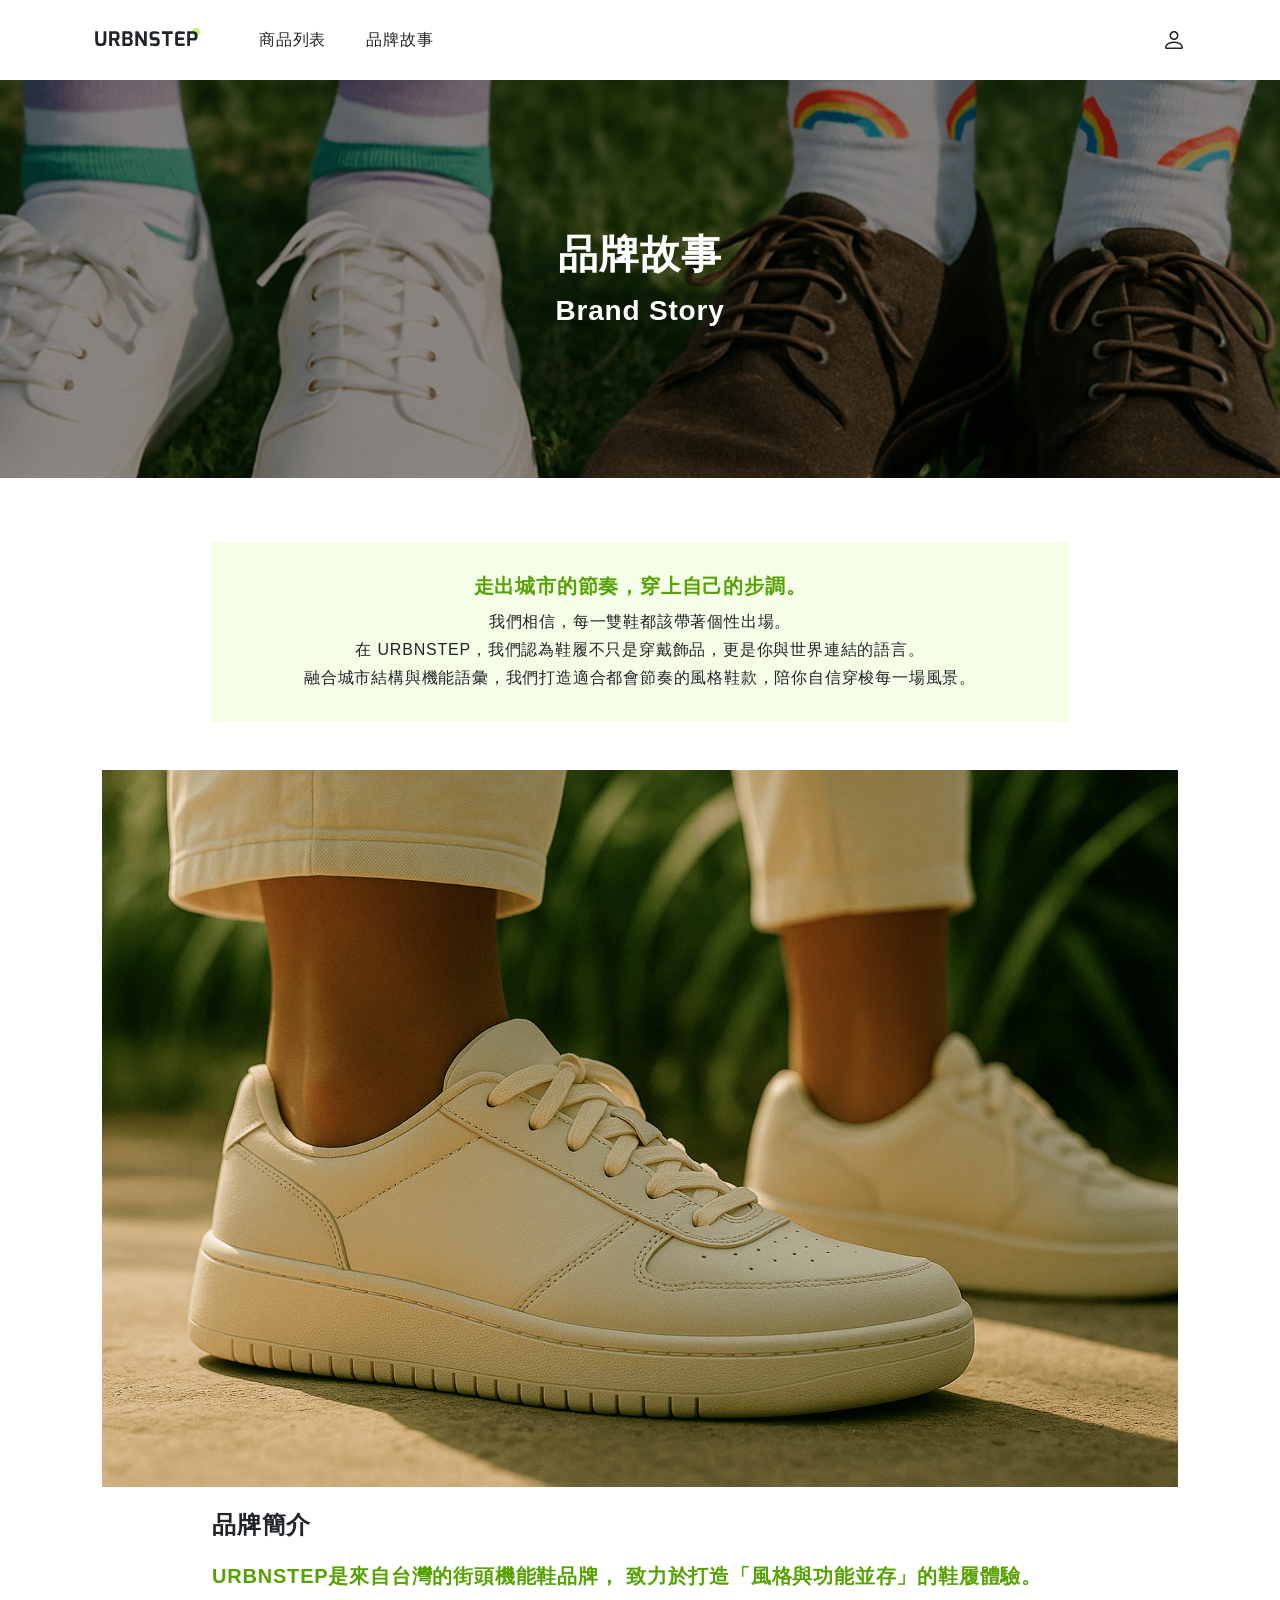
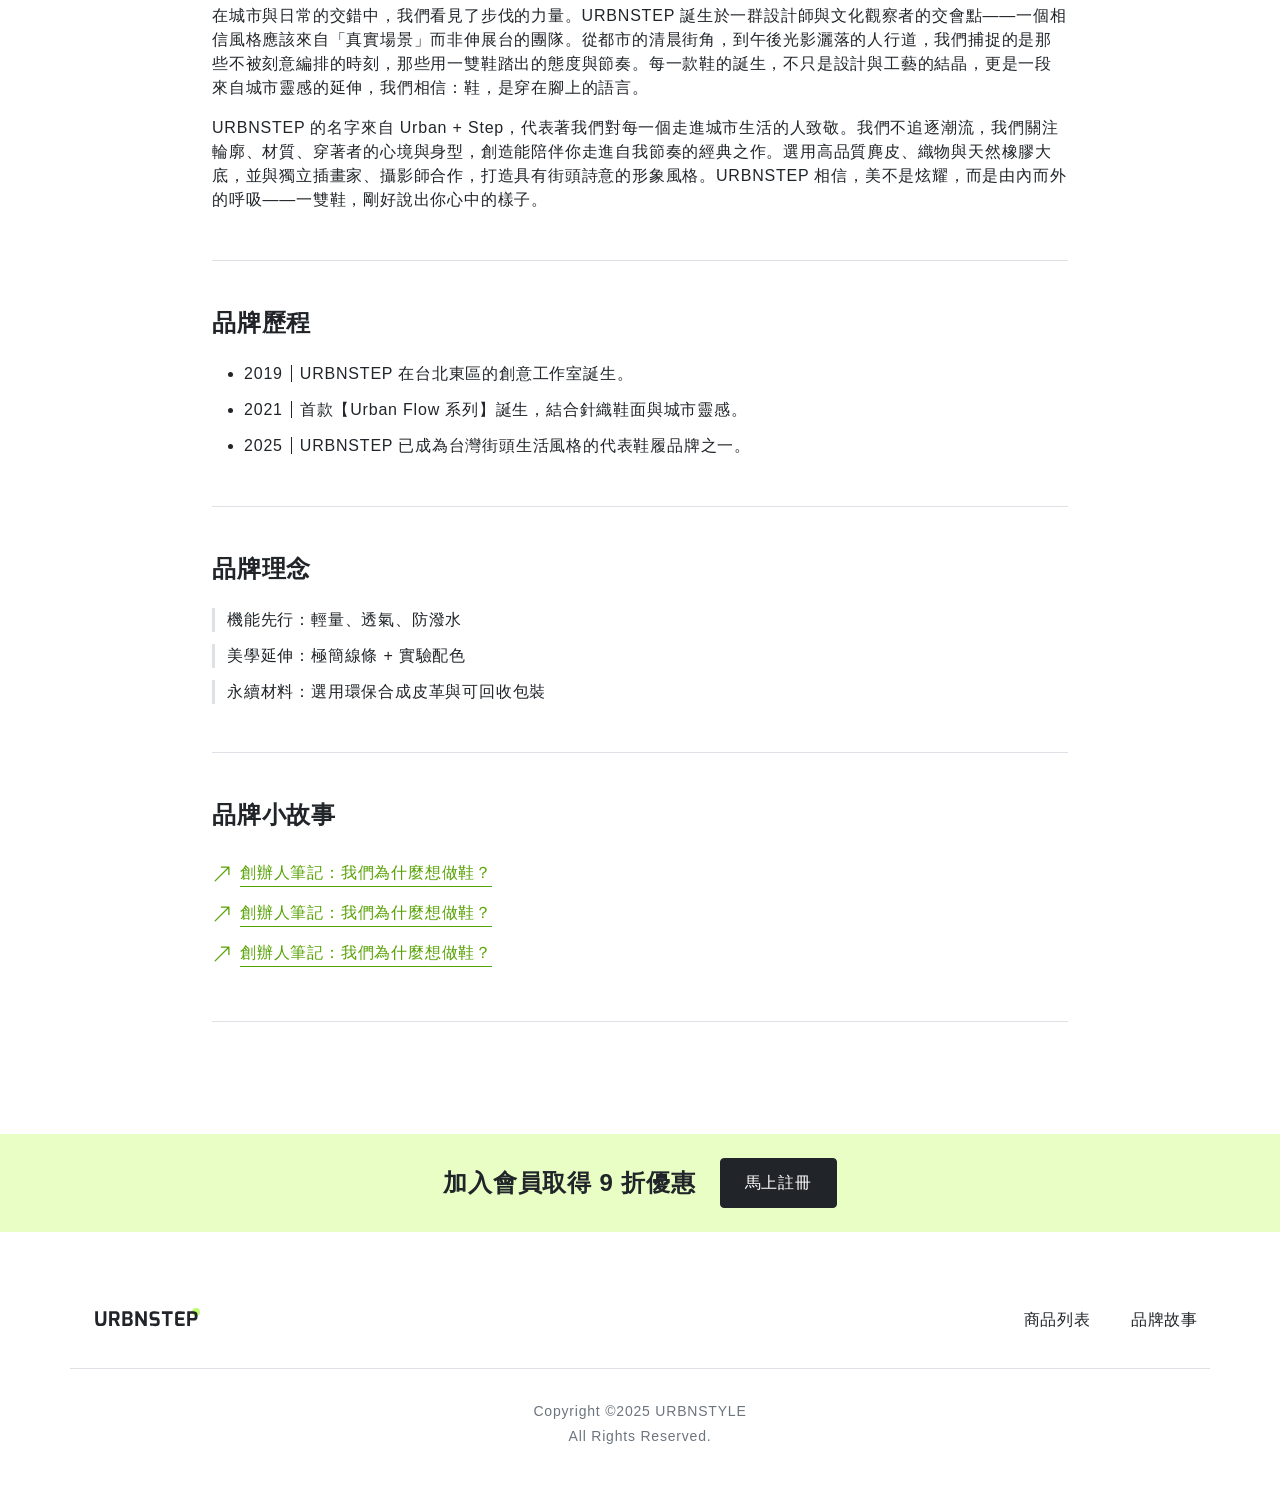
==== commit 830d2a50: "feat:新增 brand 的 RWD" ====
--- a/brand.html
+++ b/brand.html
@@ -50,25 +50,32 @@
         </ul>
       </nav>
       <!-- hero  -->
-      <section class="bg-brand py-20">
+      <section class="bg-brand bg-sm-brand py-sm-20 py-15">
         <h2
           class="d-flex flex-column justify-content-center align-items-center gap-4"
         >
-          <span class="fs-1 text-neutral-0 fw-bold lh-1p2">品牌故事</span>
-          <span class="fs-3 text-neutral-0 fw-bold lh-1p2">Brand Story</span>
+          <span class="fs-sm-1 fs-3 text-neutral-0 fw-bold lh-1p2"
+            >品牌故事</span
+          >
+          <span class="fs-sm-3 fs-5 text-neutral-0 fw-bold lh-1p2"
+            >Brand Story</span
+          >
         </h2>
       </section>
     </header>
     <!-- main -->
-    <main class="py-10">
+    <main class="py-sm-10 py-6 px-3">
+      <!-- 標語 -->
       <section
-        class="container bg-primary-100 py-6 mb-8 text-center max-width-11"
+        class="container bg-primary-100 py-6 mb-sm-8 mb-6 text-sm-center max-width-11"
       >
+        <!-- 標題 -->
         <div class="mb-3">
           <h2 class="fs-5 text-primary-400 fw-bold lh-1p2">
             走出城市的節奏，穿上自己的步調。
           </h2>
         </div>
+        <!-- 內容 -->
         <div class="d-flex flex-column gap-1">
           <p class="fs-6 text-neutral-900 fw-normal">
             我們相信，每一雙鞋都該帶著個性出場。
@@ -82,21 +89,26 @@
         </div>
       </section>
       <!-- 圖片 -->
-      <section class="container max-width-12 mb-5 px-0">
+      <section class="container max-width-12 mb-sm-5 mb-4 px-0">
         <img src="./img/about.png" alt="商品" />
       </section>
       <!-- 介紹 -->
       <section class="container px-0 max-width-11">
-        <ul class="list-unstyled d-flex flex-column gap-8">
+        <ul class="list-unstyled d-flex flex-column gap-sm-8 gap-6">
           <!-- 品牌簡介 -->
-          <li class="border-bottom pb-8">
-            <div class="mb-5">
-              <h2 class="fs-4 text-neutral-900 fw-bold lh-1p2">品牌簡介</h2>
-            </div>
-            <div class="d-flex flex-column gap-4">
-              <h3 class="fs-5 text-primary-400 fw-bold lh-1p2">
-                URBNSTEP
-                是來自台灣的街頭機能鞋品牌，致力於打造「風格與功能並存」的鞋履體驗。
+          <li class="border-bottom pb-sm-8 pb-4">
+            <!-- 標題 -->
+            <div class="mb-sm-5 mb-4">
+              <h2 class="fs-sm-4 fs-5 text-neutral-900 fw-bold lh-1p2">
+                品牌簡介
+              </h2>
+            </div>
+            <!-- 說明 -->
+            <div class="d-flex flex-column gap-sm-4 gap-3">
+              <h3 class="fs-sm-5 fs-6 text-primary-400 fw-bold lh-1p2">
+                <span class="mb-2 d-block d-sm-inline"
+                  >URBNSTEP是來自台灣的街頭機能鞋品牌，</span
+                ><span> 致力於打造「風格與功能並存」的鞋履體驗。</span>
               </h3>
               <p class="fs-6 text-neutral-900 fw-normal">
                 在城市與日常的交錯中，我們看見了步伐的力量。URBNSTEP
@@ -110,10 +122,14 @@
             </div>
           </li>
           <!-- 品牌歷程 -->
-          <li class="border-bottom pb-8">
-            <div class="mb-5">
-              <h2 class="fs-4 text-neutral-900 fw-bold lh-1p2">品牌歷程</h2>
-            </div>
+          <li class="border-bottom pb-sm-8 pb-6">
+            <!-- 標題 -->
+            <div class="mb-sm-5 mb-4">
+              <h2 class="fs-sm-4 fs-5 text-neutral-900 fw-bold lh-1p2">
+                品牌歷程
+              </h2>
+            </div>
+            <!-- 內容 -->
             <ul class="d-flex flex-column gap-3">
               <li class="fs-6 text-neutral-900 fw-normal">
                 <span class="border-end border-neutral-900 pe-2">2019</span
@@ -134,10 +150,14 @@
             </ul>
           </li>
           <!-- 品牌理念 -->
-          <li class="border-bottom pb-8">
-            <div class="mb-5">
-              <h2 class="fs-4 text-neutral-900 fw-bold lh-1p2">品牌理念</h2>
-            </div>
+          <li class="border-bottom pb-sm-8 pb-6">
+            <!-- 標題 -->
+            <div class="mb-sm-5 mb-4">
+              <h2 class="fs-md-4 fs-5 text-neutral-900 fw-bold lh-1p2">
+                品牌理念
+              </h2>
+            </div>
+            <!-- 內容 -->
             <ul class="list-unstyled d-flex flex-column gap-3">
               <li
                 class="fs-6 text-neutral-900 fw-normal ps-3 border-start border-3 border-neutral-300"
@@ -157,10 +177,14 @@
             </ul>
           </li>
           <!-- 品牌小故事 -->
-          <li class="border-bottom pb-8">
-            <div class="mb-5">
-              <h2 class="fs-4 text-neutral-900 fw-bold lh-1p2">品牌小故事</h2>
-            </div>
+          <li class="border-bottom pb-sm-8 pb-6">
+            <!-- 標題   -->
+            <div class="mb-sm-5 mb-4">
+              <h2 class="fs-md-4 fs-5 text-neutral-900 fw-bold lh-1p2">
+                品牌小故事
+              </h2>
+            </div>
+            <!-- 內容 -->
             <ul class="list-unstyled d-flex flex-column">
               <li class="fs-6 text-neutral-900 fw-normal py-2">
                 <a
--- a/css/style/all.css
+++ b/css/style/all.css
@@ -8946,7 +8946,7 @@
 }
 
 .bg-brand {
-  background: url(../../img/hero.png);
+  background: url(../../img/hero-sm.png);
   background-size: cover;
   background-position: center;
   background-repeat: no-repeat;
@@ -8964,6 +8964,14 @@
   border-color: #477a11 !important;
 }
 
+@media (min-width: 576px) {
+  .bg-sm-brand {
+    background: url(../../img/hero.png);
+    background-size: cover;
+    background-position: center;
+    background-repeat: no-repeat;
+  }
+}
 .align-baseline {
   vertical-align: baseline !important;
 }
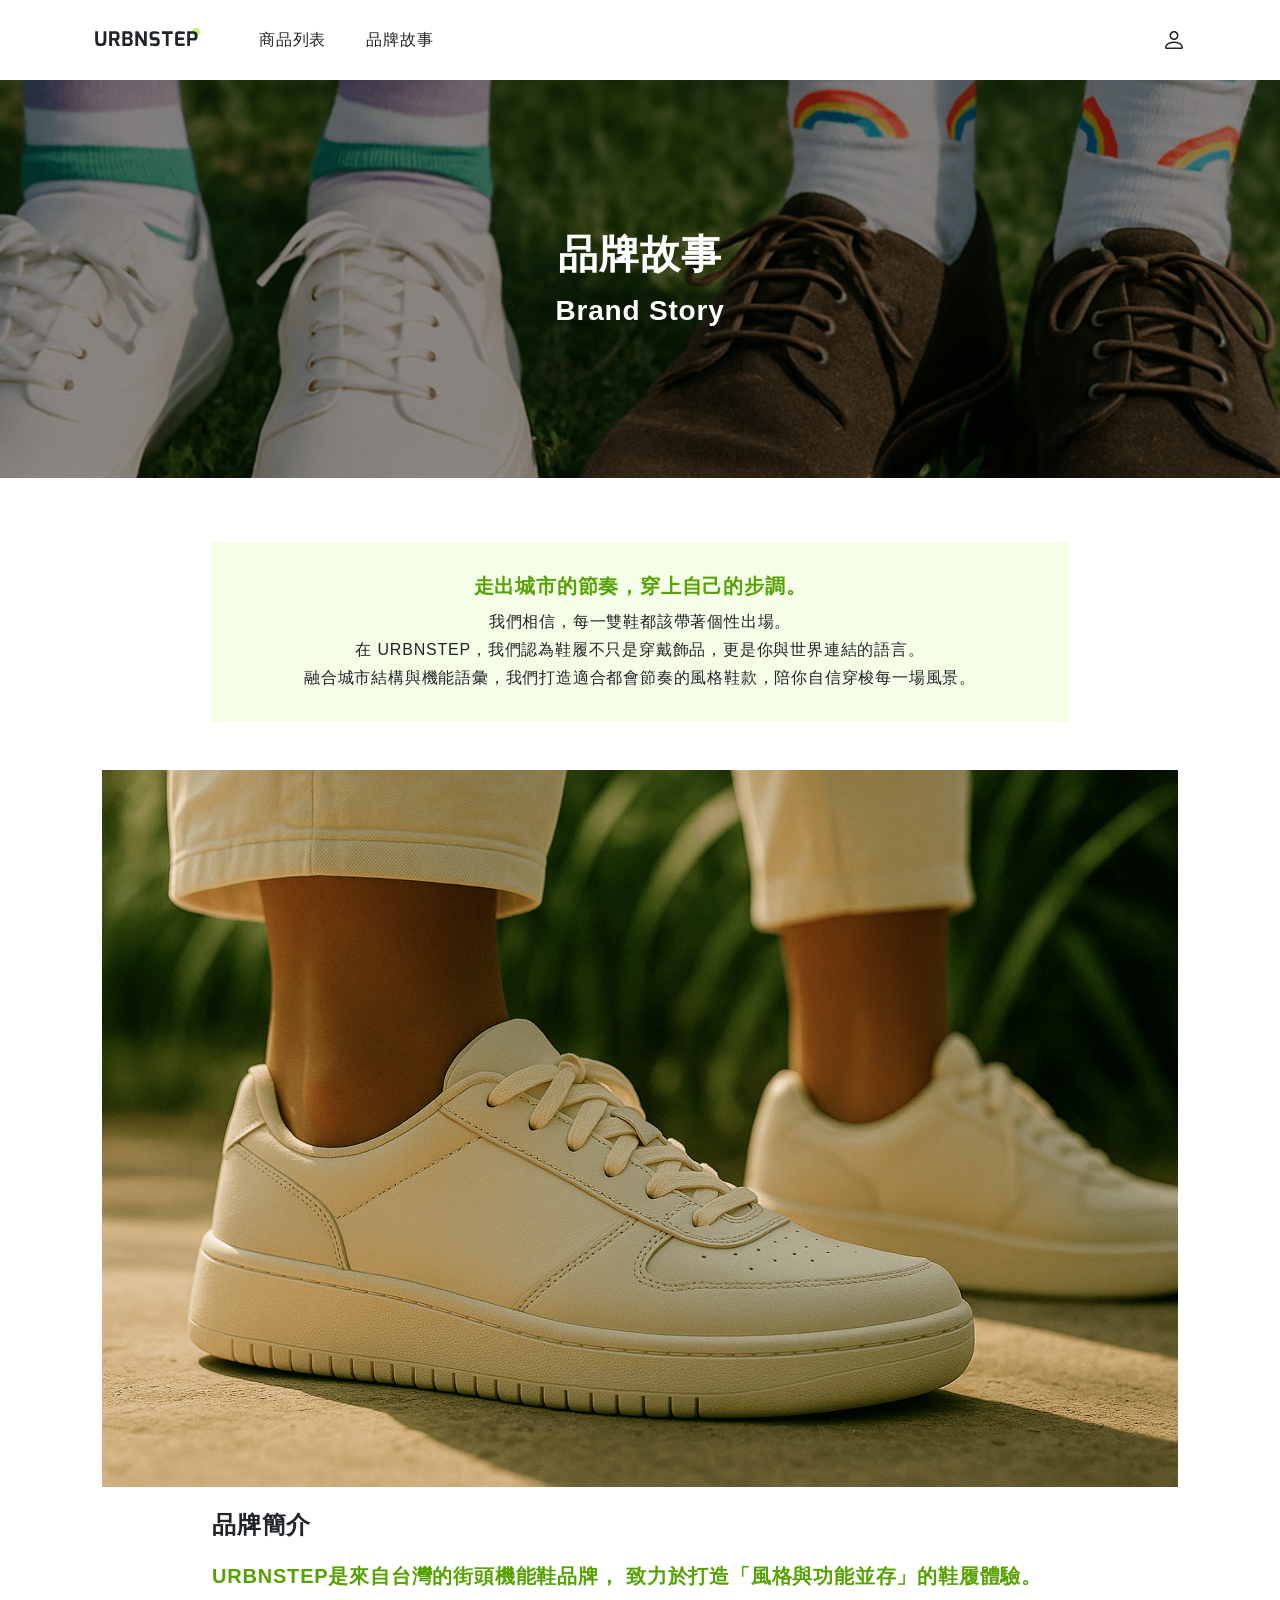
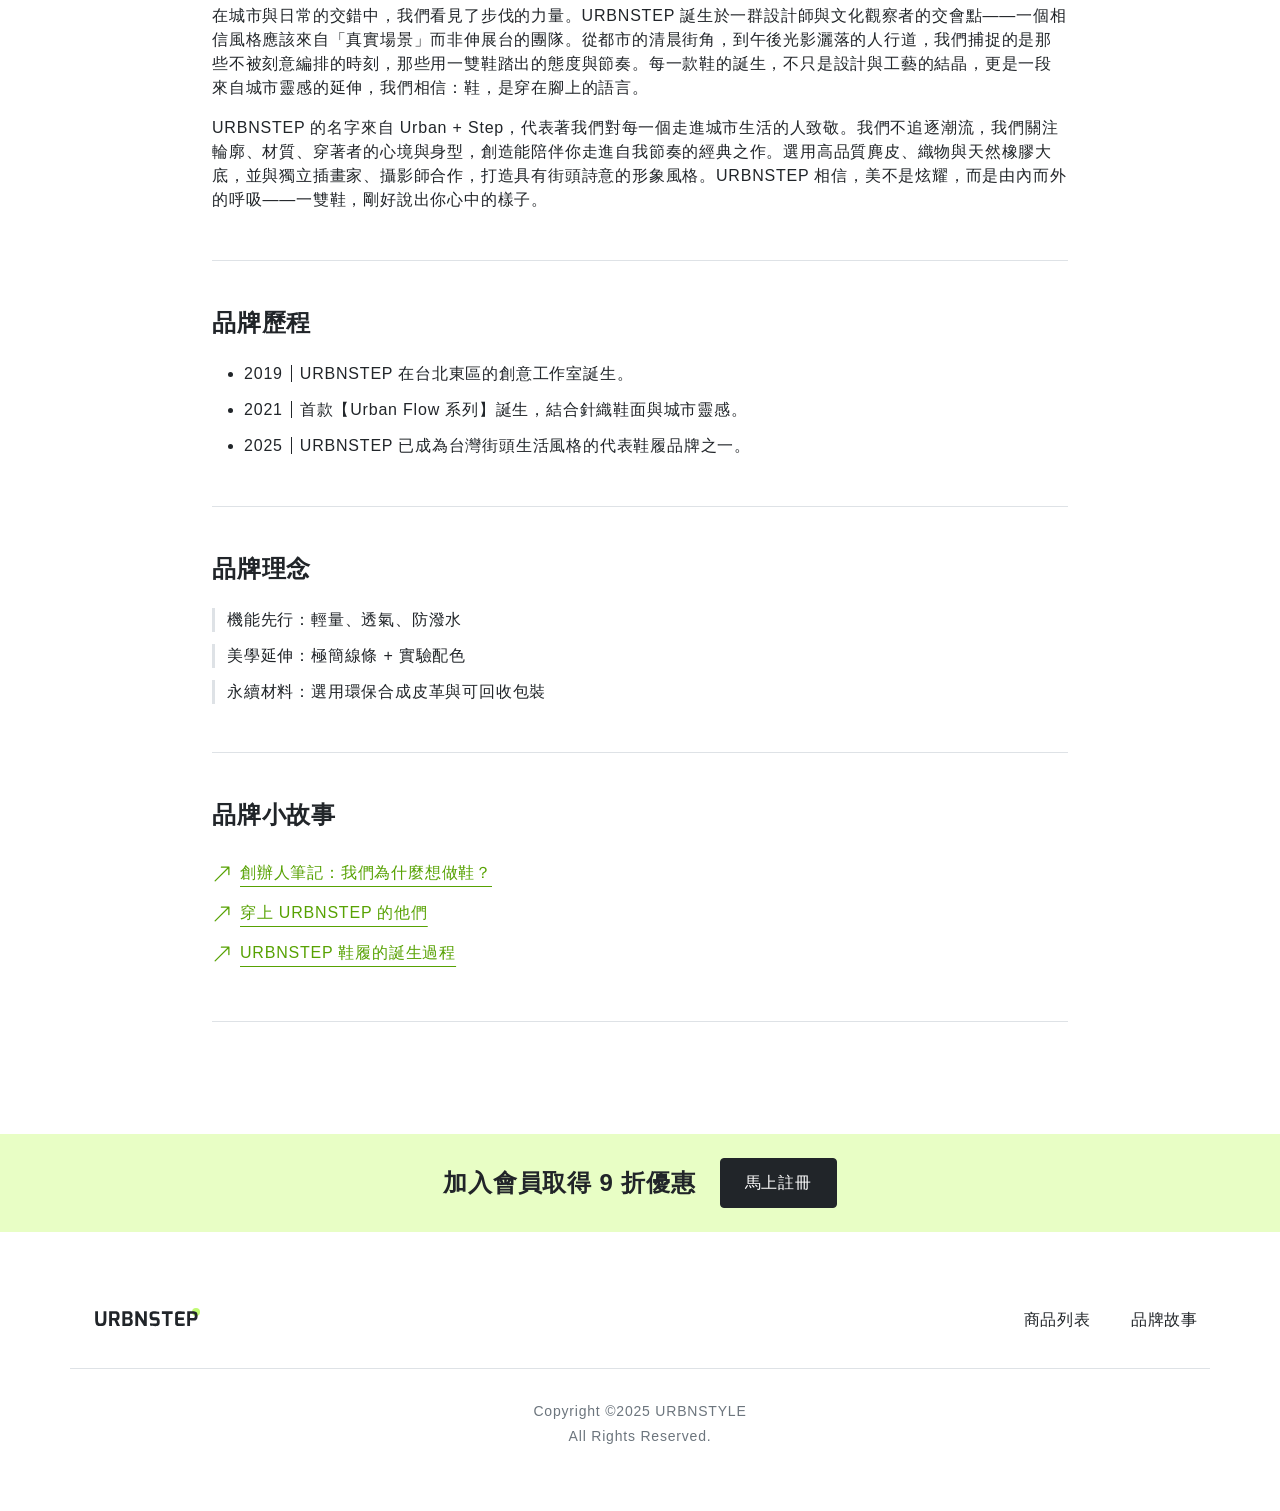
==== commit 66293f26: "feat:更新網頁內容" ====
--- a/brand.html
+++ b/brand.html
@@ -3,7 +3,7 @@
   <head>
     <meta charset="UTF-8" />
     <meta name="viewport" content="width=device-width, initial-scale=1.0" />
-    <title>Document</title>
+    <title>品牌故事</title>
     <link rel="stylesheet" href="./css/style/all.css" />
   </head>
   <body>
@@ -17,22 +17,28 @@
           <li>
             <ul class="list-unstyled d-flex align-items-center">
               <li class="me-8">
-                <img src="./img/svg/logo/logo.svg" alt="品牌標誌" />
+                <a href="./index.html">
+                  <img src="./img/svg/logo/logo.svg" alt="品牌標誌" />
+                </a>
               </li>
               <li class="me-7 d-none d-sm-flex">
-                <a class="py-3 fs-6 text-neutral-900 fw-medium" href="#"
+                <a
+                  class="py-3 fs-6 text-neutral-900 fw-medium"
+                  href="./products_list.html"
                   >商品列表</a
                 >
               </li>
               <li class="me-7 d-none d-sm-flex">
-                <a class="py-3 fs-6 text-neutral-900 fw-medium" href="#"
+                <a
+                  class="py-3 fs-6 text-neutral-900 fw-medium"
+                  href="./brand.html"
                   >品牌故事</a
                 >
               </li>
             </ul>
           </li>
           <li>
-            <a class="p-3" href="#">
+            <a class="p-3" href="./login.html">
               <img src="./img/svg/icon/person.svg" alt="會員登入標誌" />
             </a>
           </li>
@@ -42,10 +48,12 @@
       <nav class="d-sm-none">
         <ul class="list-unstyled d-flex text-center">
           <li class="flex-grow-1">
-            <a class="py-3 btn-primary-200 active-1" href="">商品列表</a>
+            <a class="py-3 btn-primary-200 active-1" href="./products_list.html"
+              >商品列表</a
+            >
           </li>
           <li class="flex-grow-1">
-            <a class="py-3 btn-primary-200" href="">品牌故事</a>
+            <a class="py-3 btn-primary-200" href="./brand.html">品牌故事</a>
           </li>
         </ul>
       </nav>
@@ -227,7 +235,7 @@
                         d="M17.5008 3.125C17.5008 2.95924 17.4349 2.80027 17.3177 2.68306C17.2005 2.56585 17.0415 2.5 16.8758 2.5H9.37579C9.21003 2.5 9.05106 2.56585 8.93385 2.68306C8.81664 2.80027 8.75079 2.95924 8.75079 3.125C8.75079 3.29076 8.81664 3.44973 8.93385 3.56694C9.05106 3.68415 9.21003 3.75 9.37579 3.75H15.367L2.68329 16.4325C2.62518 16.4906 2.57908 16.5596 2.54764 16.6355C2.51619 16.7114 2.5 16.7928 2.5 16.875C2.5 16.9572 2.51619 17.0386 2.54764 17.1145C2.57908 17.1904 2.62518 17.2594 2.68329 17.3175C2.7414 17.3756 2.81039 17.4217 2.88631 17.4532C2.96223 17.4846 3.04361 17.5008 3.12579 17.5008C3.20797 17.5008 3.28934 17.4846 3.36527 17.4532C3.44119 17.4217 3.51018 17.3756 3.56829 17.3175L16.2508 4.63375V10.625C16.2508 10.7908 16.3166 10.9497 16.4338 11.0669C16.5511 11.1842 16.71 11.25 16.8758 11.25C17.0415 11.25 17.2005 11.1842 17.3177 11.0669C17.4349 10.9497 17.5008 10.7908 17.5008 10.625V3.125Z"
                         fill="currentColor"
                       /></svg></span
-                  ><span>創辦人筆記：我們為什麼想做鞋？</span>
+                  ><span>穿上 URBNSTEP 的他們</span>
                 </a>
               </li>
               <li class="fs-6 text-neutral-900 fw-normal py-2">
@@ -249,7 +257,7 @@
                         d="M17.5008 3.125C17.5008 2.95924 17.4349 2.80027 17.3177 2.68306C17.2005 2.56585 17.0415 2.5 16.8758 2.5H9.37579C9.21003 2.5 9.05106 2.56585 8.93385 2.68306C8.81664 2.80027 8.75079 2.95924 8.75079 3.125C8.75079 3.29076 8.81664 3.44973 8.93385 3.56694C9.05106 3.68415 9.21003 3.75 9.37579 3.75H15.367L2.68329 16.4325C2.62518 16.4906 2.57908 16.5596 2.54764 16.6355C2.51619 16.7114 2.5 16.7928 2.5 16.875C2.5 16.9572 2.51619 17.0386 2.54764 17.1145C2.57908 17.1904 2.62518 17.2594 2.68329 17.3175C2.7414 17.3756 2.81039 17.4217 2.88631 17.4532C2.96223 17.4846 3.04361 17.5008 3.12579 17.5008C3.20797 17.5008 3.28934 17.4846 3.36527 17.4532C3.44119 17.4217 3.51018 17.3756 3.56829 17.3175L16.2508 4.63375V10.625C16.2508 10.7908 16.3166 10.9497 16.4338 11.0669C16.5511 11.1842 16.71 11.25 16.8758 11.25C17.0415 11.25 17.2005 11.1842 17.3177 11.0669C17.4349 10.9497 17.5008 10.7908 17.5008 10.625V3.125Z"
                         fill="currentColor"
                       /></svg></span
-                  ><span>創辦人筆記：我們為什麼想做鞋？</span>
+                  ><span>URBNSTEP 鞋履的誕生過程</span>
                 </a>
               </li>
             </ul>
@@ -267,7 +275,9 @@
           <h2 class="fs-sm-4 fs-5 text-neutral-900 fw-bold lh-1p2">
             加入會員取得 9 折優惠
           </h2>
-          <a class="btn btn-large btn-neutral-filled" href=""> 馬上註冊 </a>
+          <a class="btn btn-large btn-neutral-filled" href="./login.html">
+            馬上註冊
+          </a>
         </div>
       </section>
       <section class="py-sm-10 py-6 px-3">
@@ -277,19 +287,21 @@
             class="list-unstyled d-flex justify-content-sm-between align-items-sm-center flex-sm-row flex-column"
           >
             <li class="me-8">
-              <img src="./img/svg/logo/logo.svg" alt="品牌標誌" />
+              <a href="./index.html">
+                <img src="./img/svg/logo/logo.svg" alt="品牌標誌" />
+              </a>
             </li>
             <li
               class="d-flex justify-content-sm-center align-items-sm-center flex-sm-row flex-column"
             >
               <a
                 class="me-7 py-3 ps-sm-0 ps-3 fs-6 text-neutral-900 fw-medium"
-                href="#"
+                href="./products_list.html"
                 >商品列表</a
               >
               <a
                 class="py-3 fs-6 ps-sm-0 ps-3 text-neutral-900 fw-medium"
-                href="#"
+                href="./brand.html"
                 >品牌故事</a
               >
             </li>
--- a/css/style/all.css
+++ b/css/style/all.css
@@ -8923,6 +8923,30 @@
   background-repeat: no-repeat;
 }
 
+.bg-shoes-2 {
+  background: -webkit-gradient(linear, left top, left bottom, from(rgba(0, 0, 0, 0.4)), to(rgba(0, 0, 0, 0.4))), url(../../img/product-11.png);
+  background: linear-gradient(rgba(0, 0, 0, 0.4), rgba(0, 0, 0, 0.4)), url(../../img/product-11.png);
+  background-size: cover;
+  background-position: center;
+  background-repeat: no-repeat;
+}
+
+.bg-shoes-3 {
+  background: -webkit-gradient(linear, left top, left bottom, from(rgba(0, 0, 0, 0.4)), to(rgba(0, 0, 0, 0.4))), url(../../img/product-4.png);
+  background: linear-gradient(rgba(0, 0, 0, 0.4), rgba(0, 0, 0, 0.4)), url(../../img/product-4.png);
+  background-size: cover;
+  background-position: center;
+  background-repeat: no-repeat;
+}
+
+.bg-shoes-4 {
+  background: -webkit-gradient(linear, left top, left bottom, from(rgba(0, 0, 0, 0.4)), to(rgba(0, 0, 0, 0.4))), url(../../img/product-10.png);
+  background: linear-gradient(rgba(0, 0, 0, 0.4), rgba(0, 0, 0, 0.4)), url(../../img/product-10.png);
+  background-size: cover;
+  background-position: center;
+  background-repeat: no-repeat;
+}
+
 @media (min-width: 768px) {
   .bg-md-hero {
     background: url(../../img/banner.png);
@@ -13002,6 +13026,10 @@
   max-width: 67.25rem !important;
 }
 
+.max-width-13 {
+  max-width: 100% !important;
+}
+
 .radius-1 {
   border-radius: 0.25rem !important;
 }
@@ -15057,6 +15085,9 @@
   .max-width-sm-12 {
     max-width: 67.25rem !important;
   }
+  .max-width-sm-13 {
+    max-width: 100% !important;
+  }
 }
 @media (min-width: 768px) {
   .float-md-start {
@@ -17105,6 +17136,9 @@
   .max-width-md-12 {
     max-width: 67.25rem !important;
   }
+  .max-width-md-13 {
+    max-width: 100% !important;
+  }
 }
 @media (min-width: 992px) {
   .float-lg-start {
@@ -19153,6 +19187,9 @@
   .max-width-lg-12 {
     max-width: 67.25rem !important;
   }
+  .max-width-lg-13 {
+    max-width: 100% !important;
+  }
 }
 @media (min-width: 1200px) {
   .float-xl-start {
@@ -21201,6 +21238,9 @@
   .max-width-xl-12 {
     max-width: 67.25rem !important;
   }
+  .max-width-xl-13 {
+    max-width: 100% !important;
+  }
 }
 @media (min-width: 1400px) {
   .float-xxl-start {
@@ -23249,6 +23289,9 @@
   .max-width-xxl-12 {
     max-width: 67.25rem !important;
   }
+  .max-width-xxl-13 {
+    max-width: 100% !important;
+  }
 }
 @media print {
   .d-print-inline {
